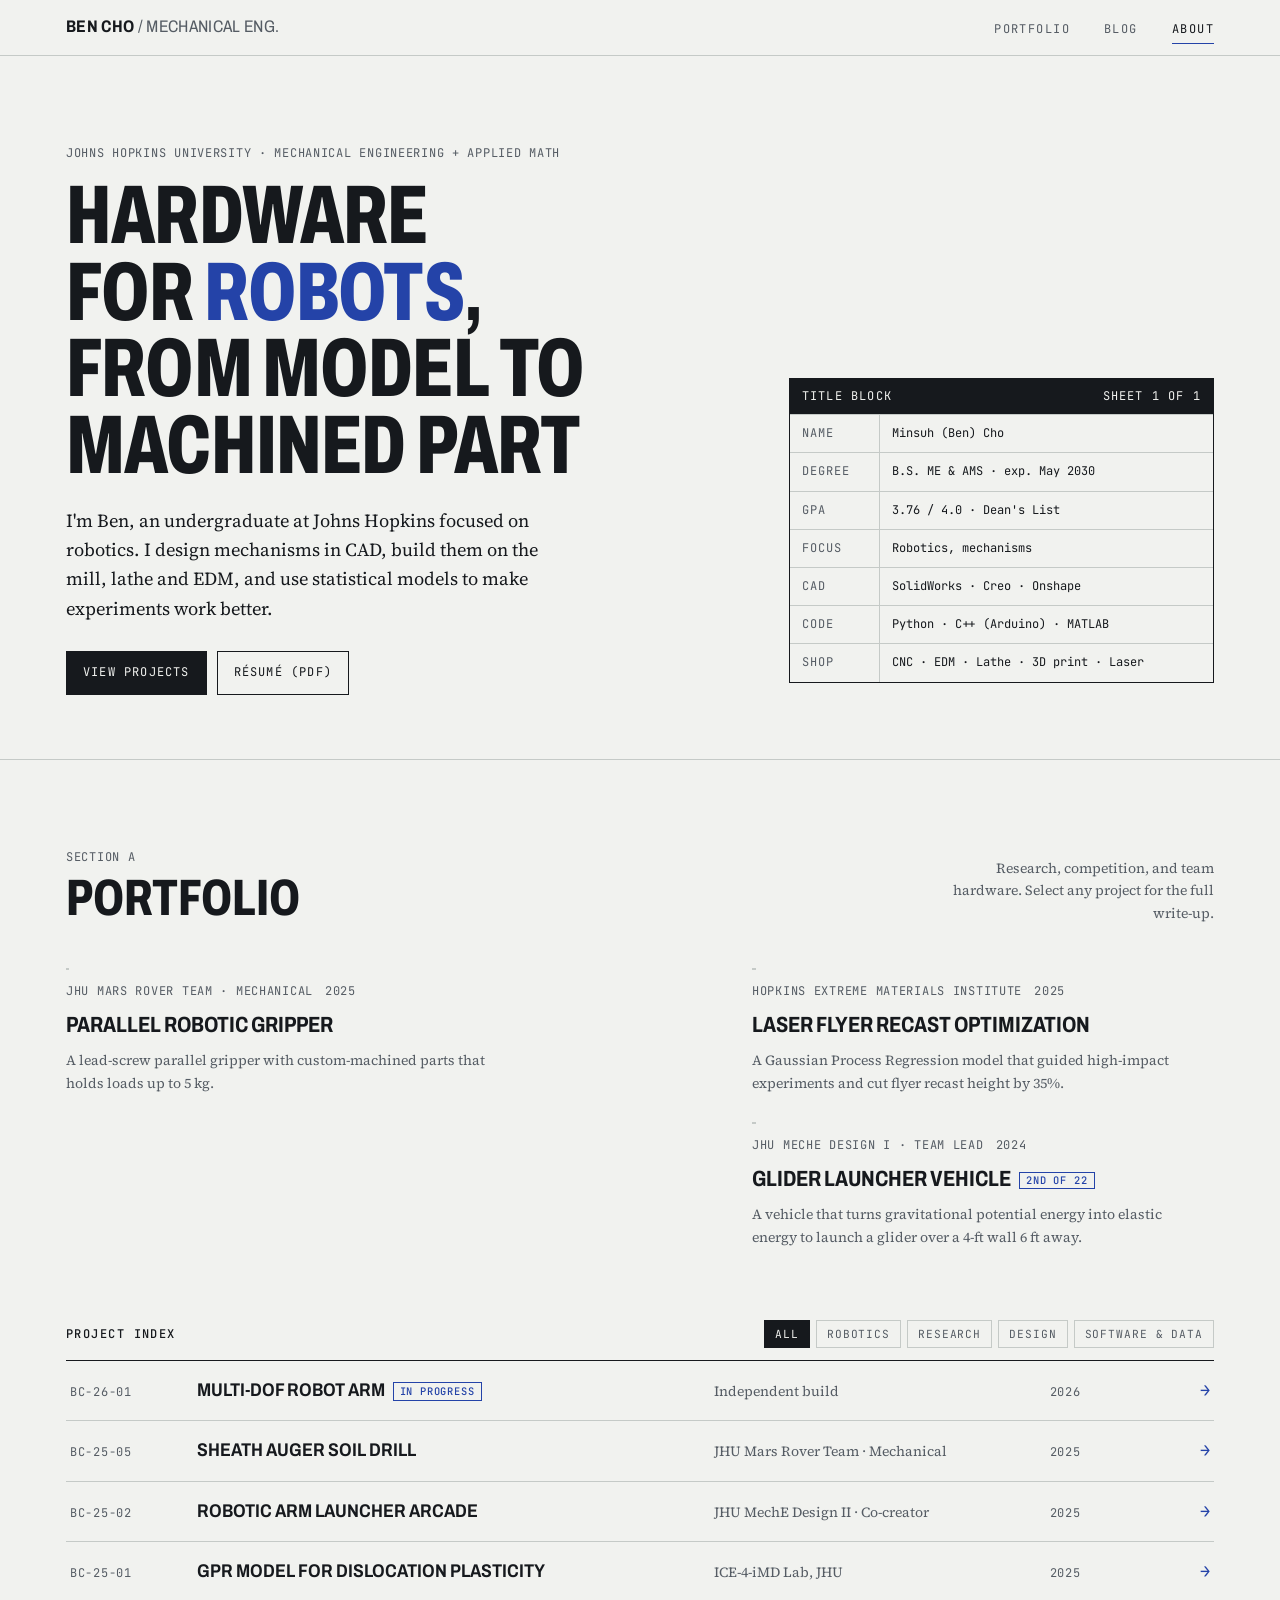
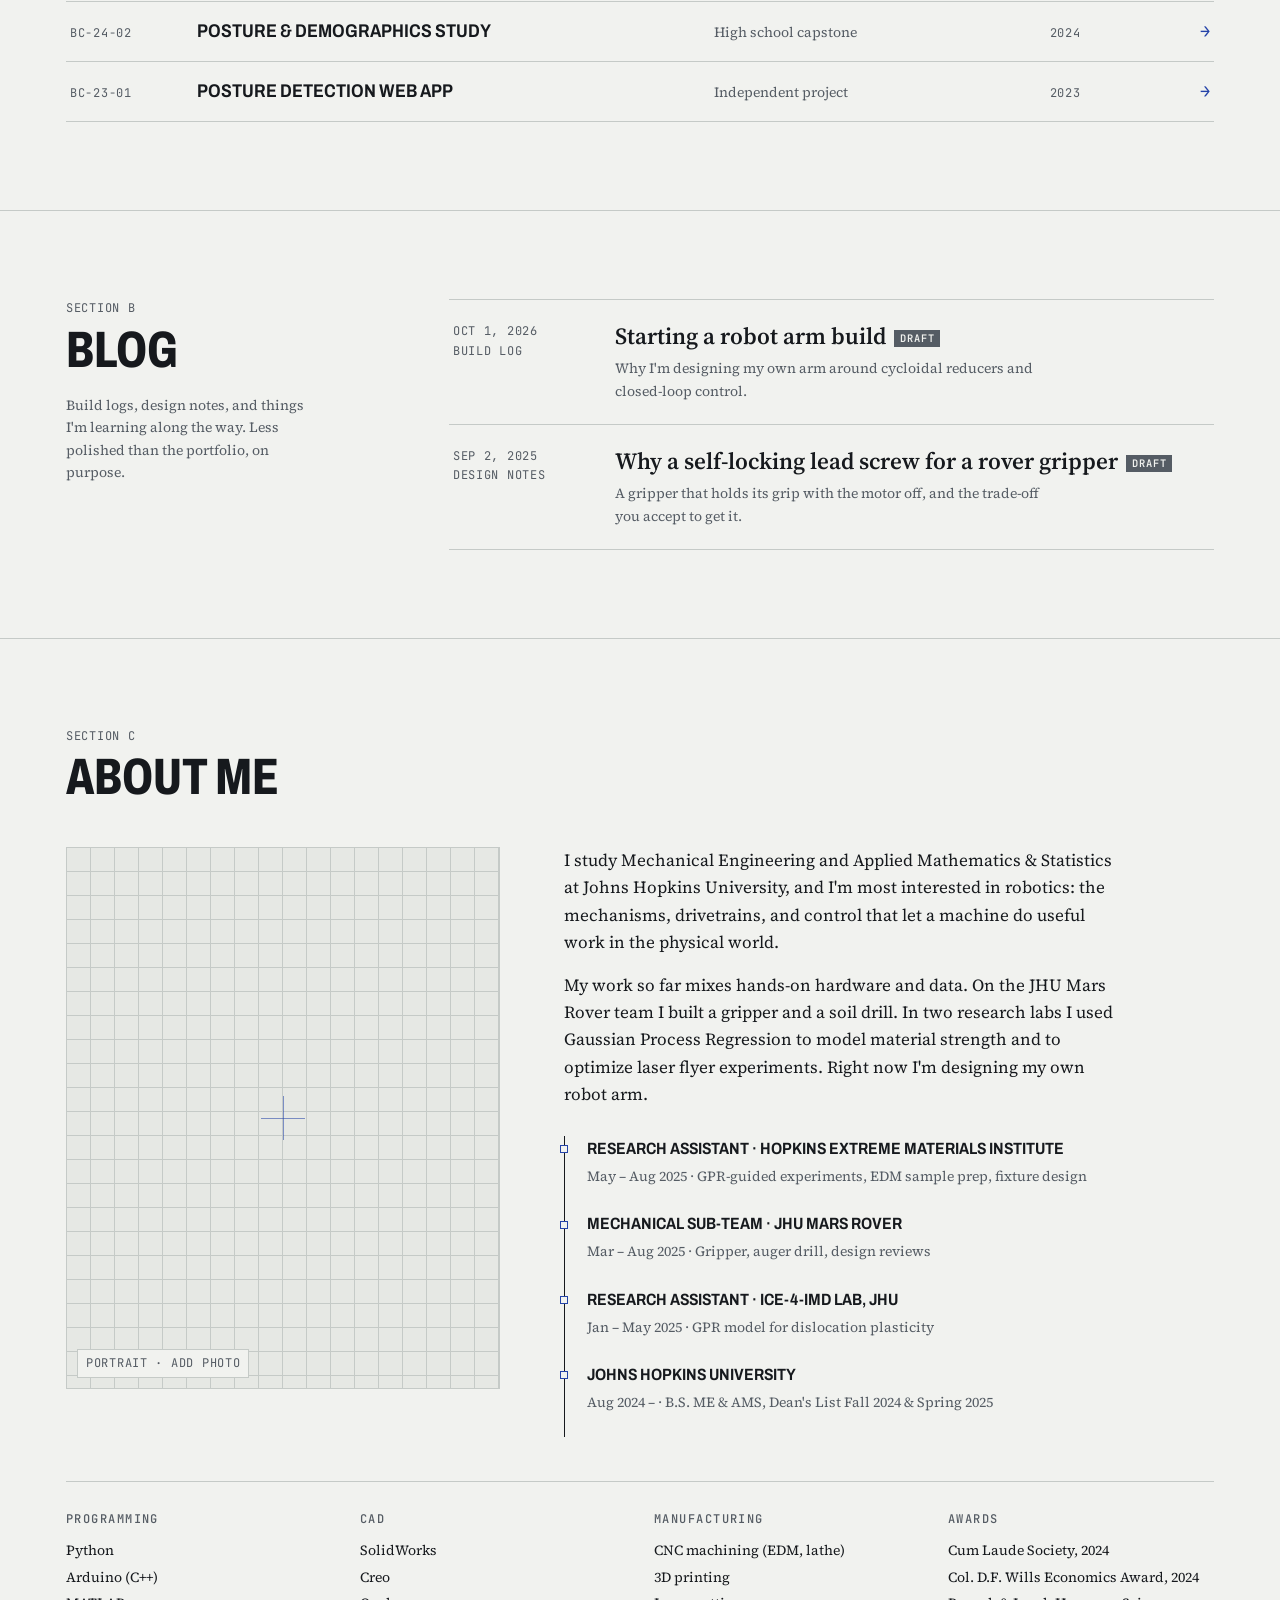
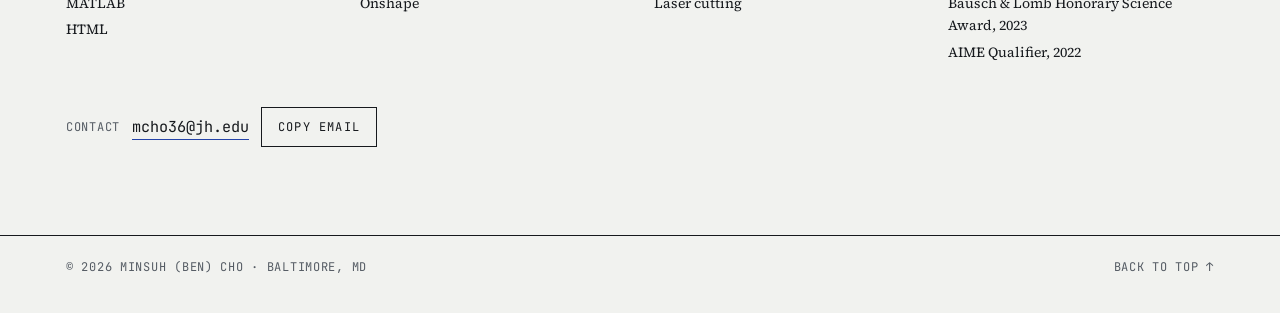
==== index.html @ 31542912 "Add files via upload" ====
<!DOCTYPE html>
<html lang="en">
<head>
<meta charset="utf-8">
<meta name="viewport" content="width=device-width, initial-scale=1, viewport-fit=cover">
<title>Ben Cho — Mechanical Engineering</title>
<meta name="description" content="Minsuh (Ben) Cho — mechanical engineering and applied mathematics student at Johns Hopkins University, focused on robotics. Projects, writing, and contact.">
<meta property="og:title" content="Ben Cho — Mechanical Engineering">
<meta property="og:description" content="Robotics hardware, research, and engineering notes from a Johns Hopkins ME + AMS student.">
<meta property="og:type" content="website">
<link rel="preconnect" href="https://fonts.googleapis.com">
<link rel="preconnect" href="https://fonts.gstatic.com" crossorigin>
<link rel="stylesheet" href="https://fonts.googleapis.com/css2?family=Archivo:wdth,wght@62..125,400..800&family=Source+Serif+4:ital,opsz,wght@0,8..60,400;0,8..60,600;1,8..60,400&family=JetBrains+Mono:wght@400;500&display=swap">
<style>
/* Layout concept: an engineering drawing sheet. A ruled frame, a title block in place of a hero,
   drawing numbers on every project, and an off-center grid that leans left like a drafted sheet. */
:root{
  --paper:#F1F2EF;      /* cool drafting paper */
  --paper-2:#E6E8E4;    /* recessed panels, figure wells */
  --ink:#16191D;        /* graphite */
  --ink-2:#555C64;      /* secondary text */
  --rule:#C5CAC7;       /* drawing lines */
  --layout:#2443A8;     /* machinist's layout-fluid blue, the single accent */
  --layout-soft:rgba(36,67,168,.09);

  --f-display:"Archivo", "Arial Narrow", "Helvetica Neue", Arial, sans-serif;
  --f-body:"Source Serif 4", Georgia, "Times New Roman", serif;
  --f-mono:"JetBrains Mono", ui-monospace, "SFMono-Regular", Menlo, Consolas, monospace;

  --s-1:.75rem; --s-2:.875rem; --s-3:1.0625rem; --s-4:1.375rem; --s-5:2rem; --s-6:clamp(2.6rem,6.5vw,5.2rem);
  --max:1180px;
  --gutter:max(16px, env(safe-area-inset-left, 0px));
  --gutter-r:max(16px, env(safe-area-inset-right, 0px));
  color-scheme:light;
}
@media (prefers-color-scheme: dark){
  :root:not([data-theme="light"]){
    --paper:#111417; --paper-2:#191D21; --ink:#E5E7E4; --ink-2:#9CA3A9; --rule:#2D3339;
    --layout:#8AA0F2; --layout-soft:rgba(138,160,242,.12); color-scheme:dark;
  }
}
:root[data-theme="dark"]{
  --paper:#111417; --paper-2:#191D21; --ink:#E5E7E4; --ink-2:#9CA3A9; --rule:#2D3339;
  --layout:#8AA0F2; --layout-soft:rgba(138,160,242,.12); color-scheme:dark;
}

*,*::before,*::after{box-sizing:border-box}
html{scroll-behavior:smooth; scroll-padding-top:72px}
@media (prefers-reduced-motion: reduce){ html{scroll-behavior:auto} *{transition:none!important; animation:none!important} }
body{margin:0; background:var(--paper); color:var(--ink); font-family:var(--f-body); font-size:var(--s-3); line-height:1.6; -webkit-font-smoothing:antialiased}
img{max-width:100%; display:block}
a{color:inherit}
:focus-visible{outline:2px solid var(--layout); outline-offset:3px}
[hidden]{display:none!important}

.wrap{max-width:var(--max); margin:0 auto; padding-left:var(--gutter); padding-right:var(--gutter-r)}
.mono{font-family:var(--f-mono); font-size:var(--s-1); letter-spacing:.06em; text-transform:uppercase; color:var(--ink-2)}

/* ── Header ───────────────────────────── */
body::before{content:""; position:fixed; inset:0 0 auto; height:env(safe-area-inset-top,0px); z-index:30; background:var(--paper)}
.top{position:sticky; top:env(safe-area-inset-top,0px); z-index:20; background:var(--paper); border-bottom:1px solid var(--rule)}
.top .wrap{display:flex; align-items:center; justify-content:space-between; gap:16px; padding-block:14px}
.brand{font-family:var(--f-display); font-stretch:82%; font-weight:700; font-size:1.05rem; letter-spacing:.02em; text-decoration:none; text-transform:uppercase}
.brand span{font-weight:400; color:var(--ink-2)}
nav ul{list-style:none; margin:0; padding:0; display:flex; gap:clamp(14px,3vw,34px)}
nav a{font-family:var(--f-mono); font-size:var(--s-1); letter-spacing:.12em; text-transform:uppercase; text-decoration:none; color:var(--ink-2); padding-block:6px; border-bottom:1px solid transparent}
nav a:hover, nav a.on{color:var(--ink); border-bottom-color:var(--layout)}

/* ── Title block (hero) ───────────────── */
.sheet{padding-block:clamp(40px,8vw,88px) clamp(32px,6vw,64px)}
.sheet-grid{display:grid; grid-template-columns:minmax(0,1.55fr) minmax(0,1fr); gap:clamp(28px,5vw,72px); align-items:end}
.sheet h1{font-family:var(--f-display); font-stretch:68%; font-weight:780; font-size:var(--s-6); line-height:.92; letter-spacing:-.01em; margin:14px 0 22px; text-transform:uppercase; text-wrap:balance}
.sheet h1 em{font-style:normal; color:var(--layout)}
.sheet p.lede{max-width:56ch; margin:0; font-size:1.15rem; color:var(--ink)}
.tblock{border:1.5px solid var(--ink); font-family:var(--f-mono); font-size:var(--s-1)}
.tblock div{display:grid; grid-template-columns:7.5em minmax(0,1fr); border-top:1px solid var(--rule)}
.tblock div:first-child{border-top:0}
.tblock dt,.tblock dd{margin:0; padding:9px 12px}
.tblock dt{color:var(--ink-2); letter-spacing:.08em; text-transform:uppercase; border-right:1px solid var(--rule)}
.tblock dd{color:var(--ink)}
.tblock .tb-head{background:var(--ink); color:var(--paper); display:flex; justify-content:space-between; padding:8px 12px; letter-spacing:.1em; text-transform:uppercase}
.actions{display:flex; flex-wrap:wrap; gap:10px; margin-top:28px}
.btn{font-family:var(--f-mono); font-size:var(--s-1); letter-spacing:.1em; text-transform:uppercase; text-decoration:none; padding:11px 16px; border:1px solid var(--ink); background:transparent; color:var(--ink); cursor:pointer}
.btn.solid{background:var(--ink); color:var(--paper)}
.btn:hover{border-color:var(--layout); color:var(--layout)}
.btn.solid:hover{background:var(--layout); color:var(--paper); border-color:var(--layout)}

/* ── Section heads ────────────────────── */
section.block{padding-block:clamp(48px,7vw,88px); border-top:1px solid var(--rule)}
.shead{display:grid; grid-template-columns:minmax(0,1fr) auto; gap:16px; align-items:end; margin-bottom:clamp(24px,4vw,44px)}
.shead h2{font-family:var(--f-display); font-stretch:72%; font-weight:760; font-size:clamp(2rem,4.5vw,3.2rem); line-height:1; margin:6px 0 0; text-transform:uppercase}
.shead p{margin:0; max-width:40ch; color:var(--ink-2); font-size:var(--s-2); text-align:right}

/* ── Figure placeholder / image well ─── */
.fig{position:relative; background:var(--paper-2); aspect-ratio:4/3; max-width:100%; overflow:hidden; border:1px solid var(--rule)}
.fig img{width:100%; height:100%; object-fit:cover}
.fig.empty{background-image:linear-gradient(var(--rule) 1px, transparent 1px), linear-gradient(90deg, var(--rule) 1px, transparent 1px); background-size:24px 24px; background-position:-1px -1px; background-color:var(--paper-2)}
.fig.empty::before,.fig.empty::after{content:""; position:absolute; background:var(--layout); opacity:.55}
.fig.empty::before{left:50%; top:calc(50% - 22px); width:1px; height:44px}
.fig.empty::after{top:50%; left:calc(50% - 22px); height:1px; width:44px}
.fig .tag{position:absolute; left:10px; bottom:10px; background:var(--paper); padding:4px 8px; border:1px solid var(--rule)}

/* ── Featured projects (asymmetric) ──── */
.featured{display:grid; grid-template-columns:repeat(12,minmax(0,1fr)); gap:clamp(16px,2.4vw,28px)}
.card{grid-column:span 6; text-align:left; background:none; border:0; padding:0; color:inherit; font:inherit; cursor:pointer; display:flex; flex-direction:column; gap:12px}
.featured .card:nth-child(1){grid-column:1 / 8; grid-row:span 2}
.featured .card:nth-child(1) .fig{aspect-ratio:5/4}
.featured .card:nth-child(2), .featured .card:nth-child(3){grid-column:8 / 13}
.featured .card:nth-child(2) .fig, .featured .card:nth-child(3) .fig{aspect-ratio:16/9}
.card .meta{display:flex; justify-content:space-between; gap:12px}
.card h3{font-family:var(--f-display); font-stretch:80%; font-weight:700; font-size:var(--s-4); line-height:1.1; margin:0; text-transform:uppercase; text-wrap:balance}
.card p{margin:0; color:var(--ink-2); font-size:var(--s-2); max-width:60ch}
.card .fig{transition:border-color .2s}
.card:hover .fig{border-color:var(--layout)}
.card:hover h3{color:var(--layout)}

/* ── Project index ───────────────────── */
.index-head{display:flex; flex-wrap:wrap; justify-content:space-between; align-items:center; gap:14px; margin:clamp(44px,6vw,72px) 0 12px}
.index-head h3{font-family:var(--f-mono); font-size:var(--s-1); font-weight:500; letter-spacing:.12em; text-transform:uppercase; margin:0}
.filters{display:flex; flex-wrap:wrap; gap:6px}
.chip{font-family:var(--f-mono); font-size:.7rem; letter-spacing:.08em; text-transform:uppercase; padding:6px 10px; border:1px solid var(--rule); background:transparent; color:var(--ink-2); cursor:pointer}
.chip[aria-pressed="true"]{border-color:var(--ink); background:var(--ink); color:var(--paper)}
.rows{list-style:none; margin:0; padding:0; border-top:1.5px solid var(--ink)}
.row{border-bottom:1px solid var(--rule)}
.row button{all:unset; box-sizing:border-box; cursor:pointer; width:100%; display:grid; grid-template-columns:6.5em minmax(0,2.2fr) minmax(0,1.4fr) 7em 1.5em; gap:16px; align-items:baseline; padding:16px 4px}
.row button:focus-visible{outline:2px solid var(--layout); outline-offset:-2px}
.row .t{font-family:var(--f-display); font-stretch:85%; font-weight:650; font-size:1.15rem; text-transform:uppercase; line-height:1.2}
.row .c{color:var(--ink-2); font-size:var(--s-2)}
.row .arrow{color:var(--layout); font-family:var(--f-mono); text-align:right}
.row button:hover{background:var(--layout-soft)}
.row button:hover .t{color:var(--layout)}
.status{display:inline-block; margin-left:8px; font-family:var(--f-mono); font-size:.65rem; letter-spacing:.08em; vertical-align:middle; padding:2px 6px; border:1px solid var(--layout); color:var(--layout); text-transform:uppercase; font-weight:500}

/* ── Blog ─────────────────────────────── */
.blog-grid{display:grid; grid-template-columns:minmax(0,1fr) minmax(0,2.4fr); gap:clamp(24px,5vw,64px)}
.blog-aside p{margin:0 0 14px; color:var(--ink-2); font-size:var(--s-2); max-width:34ch}
.posts{list-style:none; margin:0; padding:0}
.post{border-top:1px solid var(--rule)}
.post:last-child{border-bottom:1px solid var(--rule)}
.post button{all:unset; box-sizing:border-box; cursor:pointer; display:grid; grid-template-columns:8.5em minmax(0,1fr); gap:18px; padding:22px 4px; width:100%}
.post button:focus-visible{outline:2px solid var(--layout); outline-offset:-2px}
.post h3{font-family:var(--f-body); font-weight:600; font-size:1.45rem; line-height:1.25; margin:0 0 6px; text-wrap:balance}
.post p{margin:0; color:var(--ink-2); font-size:var(--s-2); max-width:62ch}
.post button:hover h3{color:var(--layout)}
.draft{display:inline-block; font-family:var(--f-mono); font-size:.65rem; letter-spacing:.08em; text-transform:uppercase; color:var(--paper); background:var(--ink-2); padding:2px 6px; margin-left:8px; vertical-align:middle}

/* ── About ────────────────────────────── */
.about-grid{display:grid; grid-template-columns:minmax(0,1fr) minmax(0,1.5fr); gap:clamp(28px,5vw,72px)}
.portrait{aspect-ratio:4/5}
.about-copy p{margin:0 0 16px; max-width:62ch}
.timeline{list-style:none; margin:28px 0 0; padding:0; border-left:1.5px solid var(--ink)}
.timeline li{position:relative; padding:0 0 22px 22px}
.timeline li::before{content:""; position:absolute; left:-5px; top:.55em; width:8px; height:8px; background:var(--paper); border:1.5px solid var(--layout)}
.timeline b{display:block; font-family:var(--f-display); font-stretch:85%; font-weight:650; text-transform:uppercase; font-size:1.02rem}
.timeline span{font-size:var(--s-2); color:var(--ink-2)}
.facts{display:grid; grid-template-columns:repeat(auto-fit,minmax(min(100%,220px),1fr)); gap:28px; margin-top:44px; padding-top:28px; border-top:1px solid var(--rule)}
.facts h4{margin:0 0 10px; font-family:var(--f-mono); font-size:var(--s-1); font-weight:500; letter-spacing:.12em; text-transform:uppercase; color:var(--ink-2)}
.facts ul{list-style:none; margin:0; padding:0; font-size:var(--s-2); display:grid; gap:4px}
.contact{margin-top:44px; display:flex; flex-wrap:wrap; gap:12px; align-items:center}
.email{font-family:var(--f-mono); font-size:.95rem; border-bottom:1px solid var(--layout); text-decoration:none; user-select:all}

footer{border-top:1.5px solid var(--ink); padding-block:22px 36px}
footer .wrap{display:flex; flex-wrap:wrap; justify-content:space-between; gap:12px}

/* ── Reader dialog ───────────────────── */
dialog{border:0; padding:0; width:min(860px, calc(100vw - 24px)); max-height:calc(100dvh - 24px); background:var(--paper); color:var(--ink); border:1.5px solid var(--ink); overflow:auto}
dialog::backdrop{background:rgba(10,12,15,.55)}
.dlg-bar{position:sticky; top:0; display:flex; justify-content:space-between; align-items:center; gap:12px; padding:10px 16px; background:var(--ink); color:var(--paper); font-family:var(--f-mono); font-size:var(--s-1); letter-spacing:.1em; text-transform:uppercase}
.dlg-bar button{all:unset; cursor:pointer; padding:4px 8px; border:1px solid currentColor}
.dlg-bar button:focus-visible{outline:2px solid var(--layout); outline-offset:2px}
.dlg-body{padding:clamp(20px,4vw,40px)}
.dlg-body h2{font-family:var(--f-display); font-stretch:72%; font-weight:760; font-size:clamp(1.9rem,4.6vw,3rem); line-height:1; margin:8px 0 18px; text-transform:uppercase; text-wrap:balance}
.dlg-body h2.serif{font-family:var(--f-body); font-stretch:100%; font-weight:600; text-transform:none; line-height:1.15}
.dlg-body h3{font-family:var(--f-display); font-stretch:85%; text-transform:uppercase; font-size:1.1rem; margin:28px 0 8px}
.dlg-body p, .dlg-body li{max-width:65ch}
.dlg-body ul{padding-left:1.2em}
.dlg-body li{margin-bottom:8px}
.specs{display:grid; grid-template-columns:repeat(auto-fit,minmax(min(100%,160px),1fr)); border:1px solid var(--rule); margin:22px 0}
.specs div{padding:10px 12px; border-right:1px solid var(--rule); border-bottom:1px solid var(--rule)}
.specs dt{font-family:var(--f-mono); font-size:.68rem; letter-spacing:.1em; text-transform:uppercase; color:var(--ink-2)}
.specs dd{margin:2px 0 0; font-size:var(--s-2)}
.tools{display:flex; flex-wrap:wrap; gap:6px; list-style:none; padding:0!important}
.tools li{font-family:var(--f-mono); font-size:.72rem; padding:4px 8px; border:1px solid var(--rule); margin:0}
.gallery{display:grid; gap:12px; margin-top:16px}

/* ── Responsive ───────────────────────── */
@media (max-width: 860px){
  .sheet-grid,.blog-grid,.about-grid{grid-template-columns:minmax(0,1fr)}
  .featured .card:nth-child(n){grid-column:1 / -1; grid-row:auto}
  .row button{grid-template-columns:minmax(0,1fr) auto; gap:4px 12px}
  .row .no{grid-column:1 / -1}
  .row .c{grid-column:1}
  .row .y{grid-column:2; grid-row:2; text-align:right}
  .row .arrow{display:none}
  .shead{grid-template-columns:minmax(0,1fr)}
  .shead p{text-align:left}
  .portrait{max-width:340px}
}
@media (max-width: 520px){
  .brand span{display:none}
  .post button{grid-template-columns:minmax(0,1fr); gap:6px}
}
</style>
</head>
<body>

<!-- ═══════════════════════════════════════════════════════════════════════
     ✏️  EDIT YOUR CONTENT HERE — this is the only part you need to touch.
     - To ADD a project: copy one { ... }, block, paste it, change the text.
     - To ADD a blog post: same thing in the POSTS list.
     - Text goes between the ` backticks. Apostrophes are fine inside them.
     - In blog posts, leave an empty line between paragraphs.
       Start a line with "## " to make a subheading.
     - Photos: upload the image into the "images" folder, then write its
       name, e.g.  image: "images/gripper.jpg"   (leave "" for a placeholder)
     - featured: true  shows the project as a big card (best with exactly 3).
     - Set draft: false on a post once you have rewritten it in your words.
     ═══════════════════════════════════════════════════════════════════════ -->
<script>
const SITE = {
  name: `Minsuh (Ben) Cho`,
  email: `mcho36@jh.edu`,
  linkedin: ``,            // paste your LinkedIn URL, e.g. https://www.linkedin.com/in/yourname
  github: ``,              // optional
  resume: `resume.pdf`,    // upload your resume PDF with this exact name
  portrait: ``,            // e.g. images/ben.jpg
};

const PROJECTS = [
  {
    no: `BC-25-04`, title: `Parallel Robotic Gripper`, context: `JHU Mars Rover Team · Mechanical`,
    date: `Mar – Aug 2025`, year: `2025`, category: `Robotics`, featured: true, status: ``,
    image: ``, images: [],
    summary: `A lead-screw parallel gripper with custom-machined parts that holds loads up to 5 kg.`,
    details: [
      `Designed in CAD and manufactured a parallel robotic gripper with custom-machined components.`,
      `Used a self-locking lead screw so the jaws hold their grip without continuous motor torque, improving grip stability.`,
      `Achieved a secure grasp of loads up to 5 kg.`,
    ],
    specs: [[`Payload`, `Up to 5 kg`], [`Drive`, `Self-locking lead screw`], [`Role`, `Design & manufacture`]],
    tools: [`CAD`, `CNC machining`, `Lead screw mechanism`],
  },
  {
    no: `BC-25-03`, title: `Laser Flyer Recast Optimization`, context: `Hopkins Extreme Materials Institute`,
    date: `May – Aug 2025`, year: `2025`, category: `Research`, featured: true, status: ``,
    image: ``, images: [],
    summary: `A Gaussian Process Regression model that guided high-impact experiments and cut flyer recast height by 35%.`,
    details: [
      `Designed the experimental workflow and implemented a Gaussian Process Regression (GPR) optimization model for high-impact laser flyer experiments.`,
      `Reduced laser flyer recast height by 35% and improved flyer integrity.`,
      `Manufactured Al and Cu samples by EDM and polishing to produce controlled surface-roughness specimens.`,
      `Designed a compression grid in CAD that eliminated sample bulging inside the holder assembly and improved alignment during laser shots.`,
      `Presented results to 15+ members at a lab group meeting.`,
    ],
    specs: [[`Result`, `−35% recast height`], [`Method`, `GPR optimization`], [`Materials`, `Al, Cu`]],
    tools: [`Python`, `GPR`, `EDM`, `Polishing`, `CAD`],
  },
  {
    no: `BC-24-01`, title: `Glider Launcher Vehicle`, context: `JHU MechE Design I · Team lead`,
    date: `Sep – Dec 2024`, year: `2024`, category: `Design`, featured: true, status: `2nd of 22`,
    image: ``, images: [],
    summary: `A vehicle that turns gravitational potential energy into elastic energy to launch a glider over a 4-ft wall 6 ft away.`,
    details: [
      `Led a three-person team to design a vehicle that converts gravitational potential energy into elastic potential energy.`,
      `The vehicle launches a glider over an obstacle 4 ft tall and 6 ft away.`,
      `Designed in SolidWorks and built with laser cutting and machining.`,
      `Placed 2nd of 22 teams in the JHU MechE Design Competition.`,
    ],
    specs: [[`Target`, `4 ft tall, 6 ft away`], [`Team`, `3 (lead)`], [`Result`, `2nd of 22 teams`]],
    tools: [`SolidWorks`, `Laser cutting`, `Machining`],
  },
  {
    no: `BC-26-01`, title: `Multi-DOF Robot Arm`, context: `Independent build`,
    date: `2026 –`, year: `2026`, category: `Robotics`, featured: false, status: `In progress`,
    image: ``, images: [],
    summary: `A self-designed robot arm with cycloidal reducers and closed-loop joint control.`,
    details: [
      `Designing a 5–7 DOF robot arm in Onshape, targeting a payload of at least 1 kg.`,
      `Planned drivetrain: cycloidal reducers on BLDC or stepper motors with encoder feedback for closed-loop control.`,
      `The focus is learning to build cycloidal drives and closed-loop control, more than chasing reach or payload numbers.`,
    ],
    specs: [[`DOF`, `5–7 (planned)`], [`Payload`, `≥ 1 kg target`], [`Reducer`, `Cycloidal`]],
    tools: [`Onshape`, `3D printing`, `Cycloidal drive`, `Encoders`],
  },
  {
    no: `BC-25-05`, title: `Sheath Auger Soil Drill`, context: `JHU Mars Rover Team · Mechanical`,
    date: `Mar – Aug 2025`, year: `2025`, category: `Robotics`, featured: false, status: ``,
    image: ``, images: [],
    summary: `A sheathed auger that extracts soil from up to 10 cm deep and hands it to the rover's spectroscopy system.`,
    details: [
      `Engineered a sheath auger drill that extracts soil from depths up to 10 cm.`,
      `Enabled reliable transfer of soil samples to the rover's spectroscopy analysis system.`,
      `Led design reviews for rover subsystems, explaining design rationale from mission requirements through concept evaluation, motor selection, electronics, and prototyping.`,
    ],
    specs: [[`Depth`, `Up to 10 cm`], [`Interface`, `Spectroscopy system`]],
    tools: [`CAD`, `Prototyping`, `Motor selection`],
  },
  {
    no: `BC-25-02`, title: `Robotic Arm Launcher Arcade`, context: `JHU MechE Design II · Co-creator`,
    date: `Jan – Apr 2025`, year: `2025`, category: `Design`, featured: false, status: ``,
    image: ``, images: [],
    summary: `An arcade basketball game with a joystick-controlled robotic arm launcher, beam-break scoring, and a score display.`,
    details: [
      `Developed an interactive arcade-style basketball game with a joystick-controlled robotic arm launcher, beam-break scoring, and a UI display, programmed in Arduino (C++).`,
      `Led the SolidWorks design of the launcher arm, hoop structures, and sensor housing.`,
      `Used 3D printing and laser cutting for rapid prototyping and assembly.`,
    ],
    specs: [[`Control`, `Joystick`], [`Scoring`, `Beam-break sensors`]],
    tools: [`Arduino (C++)`, `SolidWorks`, `3D printing`, `Laser cutting`],
  },
  {
    no: `BC-25-01`, title: `GPR Model for Dislocation Plasticity`, context: `ICE-4-iMD Lab, JHU`,
    date: `Jan – May 2025`, year: `2025`, category: `Research`, featured: false, status: ``,
    image: ``, images: [],
    summary: `A Python Gaussian Process Regression model that predicts material strength from size-dependent plasticity data.`,
    details: [
      `Developed a GPR model in Python to predict material strength, optimizing kernel selection for modeling dislocation behavior in metals.`,
      `Reviewed experimental datasets from the literature for research on size-dependent dislocation plasticity.`,
    ],
    specs: [[`Method`, `Gaussian Process Regression`], [`Domain`, `Dislocation plasticity`]],
    tools: [`Python`, `GPR`, `Kernel selection`],
  },
  {
    no: `BC-24-02`, title: `Posture & Demographics Study`, context: `High school capstone`,
    date: `Sep 2023 – May 2024`, year: `2024`, category: `Software & Data`, featured: false, status: ``,
    image: ``, images: [],
    summary: `A correlation study of 40+ students linking six demographic categories to sitting posture.`,
    details: [
      `Ran a correlation analysis between high school students' demographic data (6 categories) and their postural behaviors.`,
      `Coordinated observational study sessions and analyzed data from 40+ students.`,
      `Used regression analysis, Pearson correlation, point-biserial correlation, and chi-square tests.`,
    ],
    specs: [[`Sample`, `40+ students`], [`Variables`, `6 demographic categories`]],
    tools: [`Regression`, `Pearson's r`, `Chi-square`],
  },
  {
    no: `BC-23-01`, title: `Posture Detection Web App`, context: `Independent project`,
    date: `May – Nov 2023`, year: `2023`, category: `Software & Data`, featured: false, status: ``,
    image: ``, images: [],
    summary: `A web app that analyzes a computer user's sitting posture and recommends corrections and stretches.`,
    details: [
      `Built a web app around an open-source posture detection model to analyze the sitting posture of computer users.`,
      `Added analytics of each user's poor-posture data with matched recommendations and stretch videos.`,
      `Produced visual graphics so users could track their improvement over time.`,
    ],
    specs: [[`Type`, `Web application`], [`Model`, `Open-source pose detection`]],
    tools: [`HTML`, `Pose estimation`, `Data visualization`],
  },
];

const POSTS = [
  {
    title: `Why a self-locking lead screw for a rover gripper`,
    date: `2025-09-02`, tag: `Design notes`, draft: true,
    excerpt: `A gripper that holds its grip with the motor off, and the trade-off you accept to get it.`,
    body: `STARTER DRAFT. Rewrite this in your own words, then set draft: false.

On the rover gripper, the jaws are driven by a lead screw. The reason is simple: a rover arm spends a lot of time holding things, and a motor that has to keep pushing to hold a sample is wasting power and heat.

## What "self-locking" means

A lead screw is self-locking when the load on the jaws cannot spin the screw backwards. That happens when the thread's lead angle is small compared to the friction angle between the screw and nut. Push on the jaws and the friction wins, so the grip stays put with no motor torque.

## The trade-off

The same friction that locks the screw also lowers its efficiency, so the motor works harder when closing. For a gripper that holds far more often than it moves, that is a good trade.

## What I would change next time

Add a note here about what you learned in testing: jaw alignment, backlash, how you measured the 5 kg grip.`,
  },
  {
    title: `Starting a robot arm build`,
    date: `2026-10-01`, tag: `Build log`, draft: true,
    excerpt: `Why I'm designing my own arm around cycloidal reducers and closed-loop control.`,
    body: `STARTER DRAFT. Rewrite this in your own words, then set draft: false.

I'm designing a multi-DOF robot arm from scratch. The goal is less about the final spec sheet and more about learning the hard parts myself: reduction, feedback, and control.

## Why cycloidal drives

Write about why you picked cycloidal reducers: compact, high ratio, low backlash, and they can be 3D printed for a first prototype.

## What comes next

Write about your next milestone: one joint on the bench with an encoder, closed-loop position control, and a few measurements.`,
  },
];
</script>
<!-- ═══════════════════ END OF EDITABLE CONTENT ═══════════════════ -->

<header class="top">
  <div class="wrap">
    <a class="brand" href="#top">Ben Cho <span>/ Mechanical Eng.</span></a>
    <nav aria-label="Main">
      <ul>
        <li><a href="#portfolio">Portfolio</a></li>
        <li><a href="#blog">Blog</a></li>
        <li><a href="#about">About</a></li>
      </ul>
    </nav>
  </div>
</header>

<main id="top">
  <section class="sheet">
    <div class="wrap sheet-grid">
      <div>
        <div class="mono">Johns Hopkins University · Mechanical Engineering + Applied Math</div>
        <h1>Hardware for <em>robots</em>, from model to machined part</h1>
        <p class="lede">I'm Ben, an undergraduate at Johns Hopkins focused on robotics. I design mechanisms in CAD, build them on the mill, lathe and EDM, and use statistical models to make experiments work better.</p>
        <div class="actions">
          <a class="btn solid" href="#portfolio">View projects</a>
          <a class="btn" id="resumeBtn" href="resume.pdf" target="_blank" rel="noopener">Résumé (PDF)</a>
        </div>
      </div>
      <dl class="tblock" aria-label="Summary">
        <div class="tb-head"><span>Title block</span><span>Sheet 1 of 1</span></div>
        <div><dt>Name</dt><dd>Minsuh (Ben) Cho</dd></div>
        <div><dt>Degree</dt><dd>B.S. ME &amp; AMS · exp. May 2030</dd></div>
        <div><dt>GPA</dt><dd>3.76 / 4.0 · Dean's List</dd></div>
        <div><dt>Focus</dt><dd>Robotics, mechanisms</dd></div>
        <div><dt>CAD</dt><dd>SolidWorks · Creo · Onshape</dd></div>
        <div><dt>Code</dt><dd>Python · C++ (Arduino) · MATLAB</dd></div>
        <div><dt>Shop</dt><dd>CNC · EDM · Lathe · 3D print · Laser</dd></div>
      </dl>
    </div>
  </section>

  <section class="block" id="portfolio">
    <div class="wrap">
      <div class="shead">
        <div><div class="mono">Section A</div><h2>Portfolio</h2></div>
        <p>Research, competition, and team hardware. Select any project for the full write-up.</p>
      </div>
      <div class="featured" id="featured"></div>

      <div class="index-head">
        <h3>Project index</h3>
        <div class="filters" id="filters" role="group" aria-label="Filter projects"></div>
      </div>
      <ul class="rows" id="rows"></ul>
    </div>
  </section>

  <section class="block" id="blog">
    <div class="wrap blog-grid">
      <div class="blog-aside">
        <div class="mono">Section B</div>
        <div class="shead" style="margin-bottom:18px"><h2>Blog</h2></div>
        <p>Build logs, design notes, and things I'm learning along the way. Less polished than the portfolio, on purpose.</p>
      </div>
      <ul class="posts" id="posts"></ul>
    </div>
  </section>

  <section class="block" id="about">
    <div class="wrap">
      <div class="shead">
        <div><div class="mono">Section C</div><h2>About me</h2></div>
      </div>
      <div class="about-grid">
        <div class="fig portrait" id="portrait"></div>
        <div class="about-copy">
          <p>I study Mechanical Engineering and Applied Mathematics &amp; Statistics at Johns Hopkins University, and I'm most interested in robotics: the mechanisms, drivetrains, and control that let a machine do useful work in the physical world.</p>
          <p>My work so far mixes hands-on hardware and data. On the JHU Mars Rover team I built a gripper and a soil drill. In two research labs I used Gaussian Process Regression to model material strength and to optimize laser flyer experiments. Right now I'm designing my own robot arm.</p>
          <ul class="timeline">
            <li><b>Research Assistant · Hopkins Extreme Materials Institute</b><span>May – Aug 2025 · GPR-guided experiments, EDM sample prep, fixture design</span></li>
            <li><b>Mechanical Sub-Team · JHU Mars Rover</b><span>Mar – Aug 2025 · Gripper, auger drill, design reviews</span></li>
            <li><b>Research Assistant · ICE-4-iMD Lab, JHU</b><span>Jan – May 2025 · GPR model for dislocation plasticity</span></li>
            <li><b>Johns Hopkins University</b><span>Aug 2024 – · B.S. ME &amp; AMS, Dean's List Fall 2024 &amp; Spring 2025</span></li>
          </ul>
        </div>
      </div>

      <div class="facts">
        <div><h4>Programming</h4><ul><li>Python</li><li>Arduino (C++)</li><li>MATLAB</li><li>HTML</li></ul></div>
        <div><h4>CAD</h4><ul><li>SolidWorks</li><li>Creo</li><li>Onshape</li></ul></div>
        <div><h4>Manufacturing</h4><ul><li>CNC machining (EDM, lathe)</li><li>3D printing</li><li>Laser cutting</li></ul></div>
        <div><h4>Awards</h4><ul><li>Cum Laude Society, 2024</li><li>Col. D.F. Wills Economics Award, 2024</li><li>Bausch &amp; Lomb Honorary Science Award, 2023</li><li>AIME Qualifier, 2022</li></ul></div>
      </div>

      <div class="contact">
        <span class="mono">Contact</span>
        <a class="email" id="email" href="#"></a>
        <button class="btn" id="copyBtn" type="button">Copy email</button>
        <a class="btn" id="liBtn" href="#" target="_blank" rel="noopener" hidden>LinkedIn</a>
        <a class="btn" id="ghBtn" href="#" target="_blank" rel="noopener" hidden>GitHub</a>
      </div>
    </div>
  </section>
</main>

<footer>
  <div class="wrap">
    <span class="mono" id="foot"></span>
    <a class="mono" href="#top" style="text-decoration:none">Back to top ↑</a>
  </div>
</footer>

<dialog id="dlg" aria-labelledby="dlgTitle">
  <div class="dlg-bar"><span id="dlgKicker"></span><button type="button" id="dlgClose">Close ✕</button></div>
  <div class="dlg-body" id="dlgBody"></div>
</dialog>

<script>
(function(){
  const $ = s => document.querySelector(s);
  const esc = s => String(s ?? '').replace(/[&<>"']/g, c => ({'&':'&amp;','<':'&lt;','>':'&gt;','"':'&quot;',"'":'&#39;'}[c]));

  function fig(src, label){
    return src
      ? `<div class="fig"><img src="${esc(src)}" alt="${esc(label)}" loading="lazy"></div>`
      : `<div class="fig empty"><span class="tag mono">${esc(label)}</span></div>`;
  }
  const fmtDate = d => {
    const t = new Date(d + 'T00:00:00');
    return isNaN(t) ? esc(d) : t.toLocaleDateString('en-US', {year:'numeric', month:'short', day:'numeric'});
  };

  /* Featured */
  const feat = PROJECTS.filter(p => p.featured);
  $('#featured').innerHTML = feat.map((p, i) => `
    <button class="card" type="button" data-p="${PROJECTS.indexOf(p)}">
      ${fig(p.image, 'Fig. ' + (i+1) + ' · ' + p.no)}
      <div class="meta"><span class="mono">${esc(p.context)}</span><span class="mono">${esc(p.year)}</span></div>
      <h3>${esc(p.title)}${p.status ? `<span class="status">${esc(p.status)}</span>` : ''}</h3>
      <p>${esc(p.summary)}</p>
    </button>`).join('');

  /* Index + filters */
  const cats = ['All', ...new Set(PROJECTS.map(p => p.category))];
  let active = 'All';
  function renderRows(){
    const list = PROJECTS.filter(p => !p.featured && (active === 'All' || p.category === active));
    const all = active === 'All' ? list : PROJECTS.filter(p => p.category === active);
    $('#rows').innerHTML = all.map(p => `
      <li class="row"><button type="button" data-p="${PROJECTS.indexOf(p)}">
        <span class="no mono">${esc(p.no)}</span>
        <span class="t">${esc(p.title)}${p.status ? `<span class="status">${esc(p.status)}</span>` : ''}</span>
        <span class="c">${esc(p.context)}</span>
        <span class="y mono">${esc(p.year)}</span>
        <span class="arrow" aria-hidden="true">→</span>
      </button></li>`).join('') || `<li class="row" style="padding:16px 4px;color:var(--ink-2)">No projects in this category yet.</li>`;
  }
  $('#filters').innerHTML = cats.map(c => `<button class="chip" type="button" aria-pressed="${c==='All'}" data-c="${esc(c)}">${esc(c)}</button>`).join('');
  $('#filters').addEventListener('click', e => {
    const b = e.target.closest('.chip'); if(!b) return;
    active = b.dataset.c;
    document.querySelectorAll('.chip').forEach(x => x.setAttribute('aria-pressed', x === b));
    renderRows();
  });
  renderRows();

  /* Posts */
  const posts = [...POSTS].sort((a,b) => (b.date||'').localeCompare(a.date||''));
  $('#posts').innerHTML = posts.length ? posts.map(p => `
    <li class="post"><button type="button" data-b="${POSTS.indexOf(p)}">
      <span class="mono">${fmtDate(p.date)}<br>${esc(p.tag)}</span>
      <span><h3>${esc(p.title)}${p.draft ? '<span class="draft">Draft</span>' : ''}</h3><p>${esc(p.excerpt)}</p></span>
    </button></li>`).join('') : `<li class="post" style="padding:22px 4px;color:var(--ink-2)">First post coming soon.</li>`;

  /* Dialog */
  const dlg = $('#dlg');
  function openProject(p){
    $('#dlgKicker').textContent = `${p.no} · ${p.category}`;
    const imgs = [p.image, ...(p.images||[])].filter(Boolean);
    $('#dlgBody').innerHTML = `
      <div class="mono">${esc(p.context)} · ${esc(p.date)}</div>
      <h2 id="dlgTitle">${esc(p.title)}</h2>
      <p style="font-size:1.15rem">${esc(p.summary)}</p>
      ${(p.specs||[]).length ? `<dl class="specs">${p.specs.map(s => `<div><dt>${esc(s[0])}</dt><dd>${esc(s[1])}</dd></div>`).join('')}</dl>` : ''}
      <div class="gallery">${imgs.length ? imgs.map((s,i) => fig(s, p.title + ' figure ' + (i+1))).join('') : fig('', 'Fig. A · photo pending')}</div>
      <h3>What I did</h3>
      <ul>${(p.details||[]).map(d => `<li>${esc(d)}</li>`).join('')}</ul>
      ${(p.tools||[]).length ? `<h3>Tools &amp; methods</h3><ul class="tools">${p.tools.map(t => `<li>${esc(t)}</li>`).join('')}</ul>` : ''}`;
    show();
  }
  function openPost(p){
    $('#dlgKicker').textContent = `${p.tag} · ${fmtDate(p.date)}`;
    const body = esc(p.body).split(/\n\s*\n/).map(b => b.startsWith('## ') ? `<h3>${b.slice(3)}</h3>` : `<p>${b.replace(/\n/g,'<br>')}</p>`).join('');
    $('#dlgBody').innerHTML = `
      ${p.draft ? '<span class="draft" style="margin:0">Draft</span>' : ''}
      <h2 class="serif" id="dlgTitle">${esc(p.title)}</h2>
      ${p.image ? fig(p.image, p.title) : ''}
      ${body}`;
    show();
  }
  function show(){ if(dlg.showModal){ dlg.showModal(); } else { dlg.setAttribute('open',''); } dlg.scrollTop = 0; }
  $('#dlgClose').addEventListener('click', () => dlg.close ? dlg.close() : dlg.removeAttribute('open'));
  dlg.addEventListener('click', e => { if(e.target === dlg) dlg.close(); });
  document.addEventListener('click', e => {
    const pb = e.target.closest('[data-p]'); if(pb) return openProject(PROJECTS[+pb.dataset.p]);
    const bb = e.target.closest('[data-b]'); if(bb) return openPost(POSTS[+bb.dataset.b]);
  });

  /* About / contact */
  $('#portrait').outerHTML = SITE.portrait
    ? `<div class="fig portrait"><img src="${esc(SITE.portrait)}" alt="Portrait of ${esc(SITE.name)}"></div>`
    : `<div class="fig portrait empty"><span class="tag mono">Portrait · add photo</span></div>`;
  const em = $('#email'); em.textContent = SITE.email; em.href = 'mailto:' + SITE.email;
  $('#copyBtn').addEventListener('click', async e => {
    try { await navigator.clipboard.writeText(SITE.email); e.target.textContent = 'Copied'; }
    catch(_) { const r = document.createRange(); r.selectNodeContents(em); const s = getSelection(); s.removeAllRanges(); s.addRange(r); e.target.textContent = 'Selected'; }
    setTimeout(() => e.target.textContent = 'Copy email', 1600);
  });
  if (SITE.linkedin){ $('#liBtn').href = SITE.linkedin; $('#liBtn').hidden = false; }
  if (SITE.github){ $('#ghBtn').href = SITE.github; $('#ghBtn').hidden = false; }
  if (SITE.resume){ $('#resumeBtn').href = SITE.resume; } else { $('#resumeBtn').hidden = true; }
  $('#foot').textContent = `© ${new Date().getFullYear()} ${SITE.name} · Baltimore, MD`;

  /* Highlight current section in nav */
  const links = [...document.querySelectorAll('nav a')];
  const io = 'IntersectionObserver' in window && new IntersectionObserver(es => {
    es.forEach(en => { if(en.isIntersecting){ links.forEach(l => l.classList.toggle('on', l.getAttribute('href') === '#' + en.target.id)); } });
  }, {rootMargin:'-45% 0px -50% 0px'});
  io && ['portfolio','blog','about'].forEach(id => io.observe(document.getElementById(id)));
})();
</script>
</body>
</html>
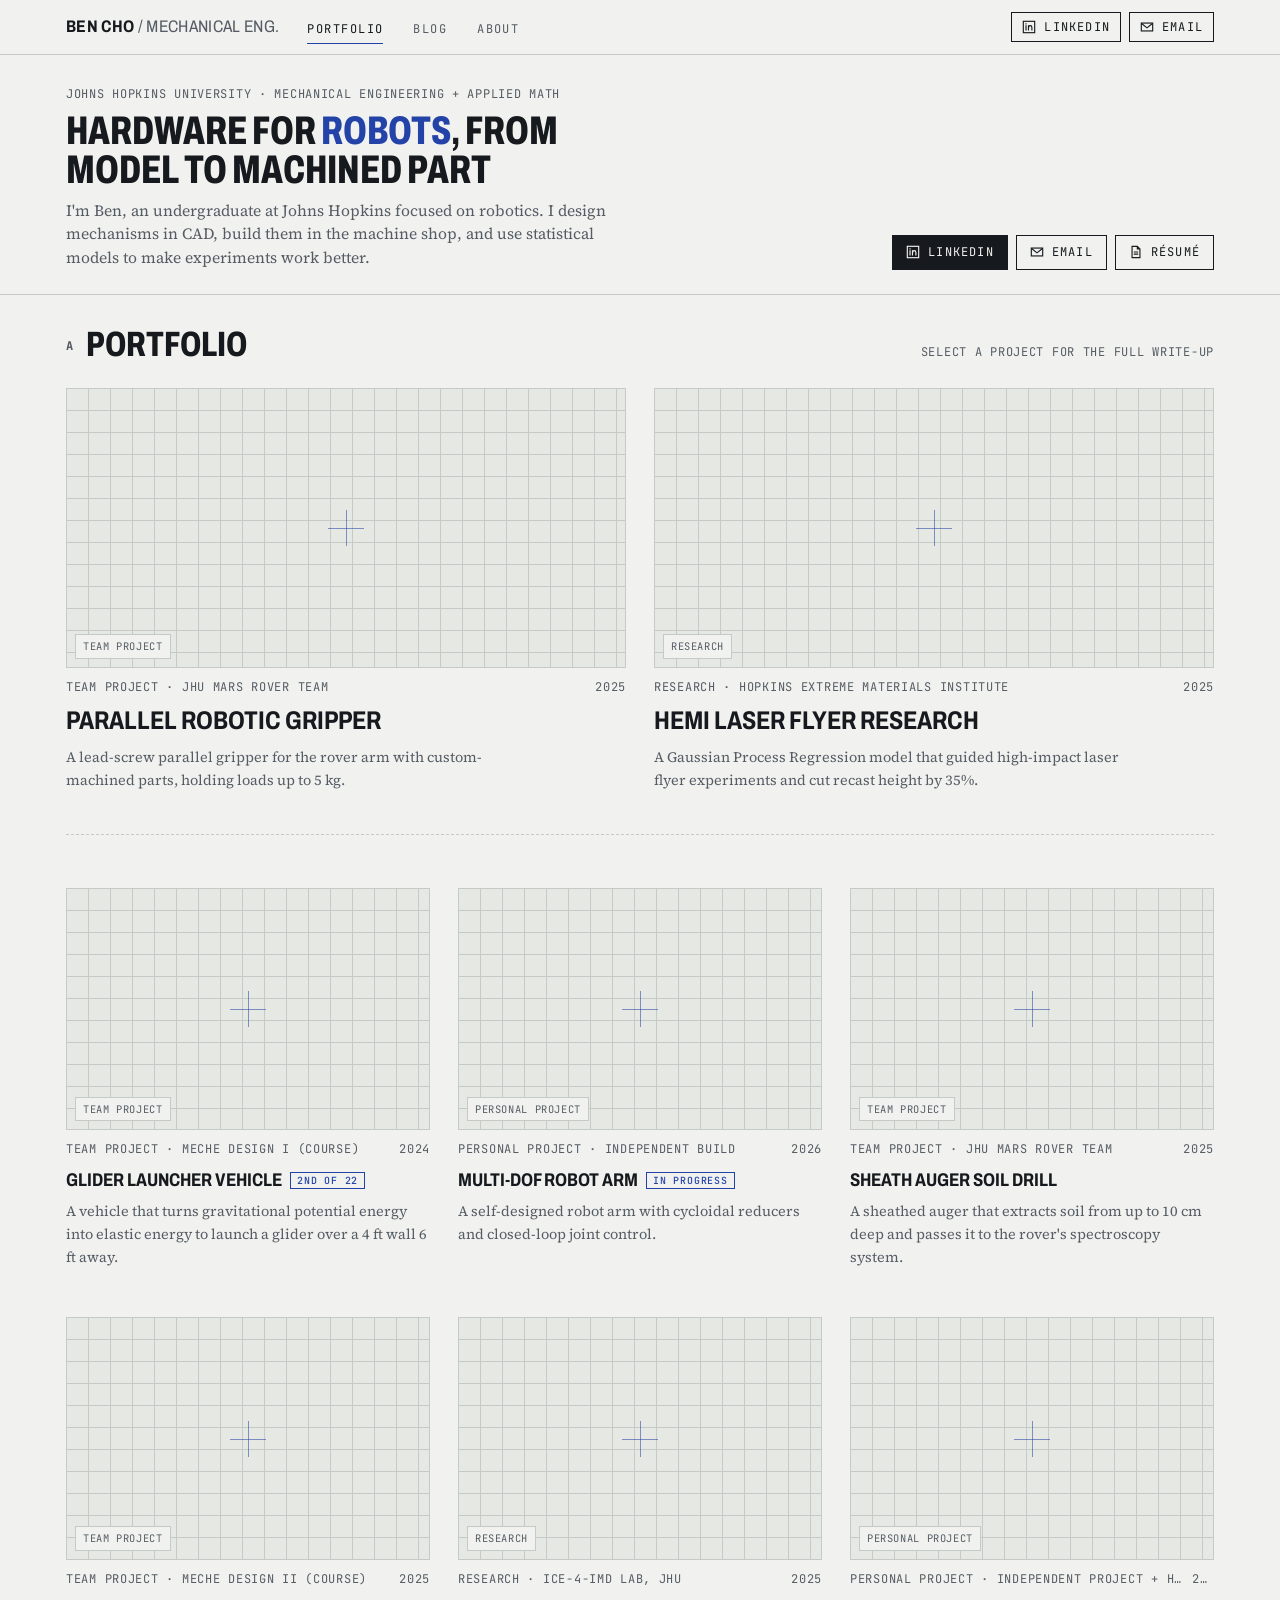
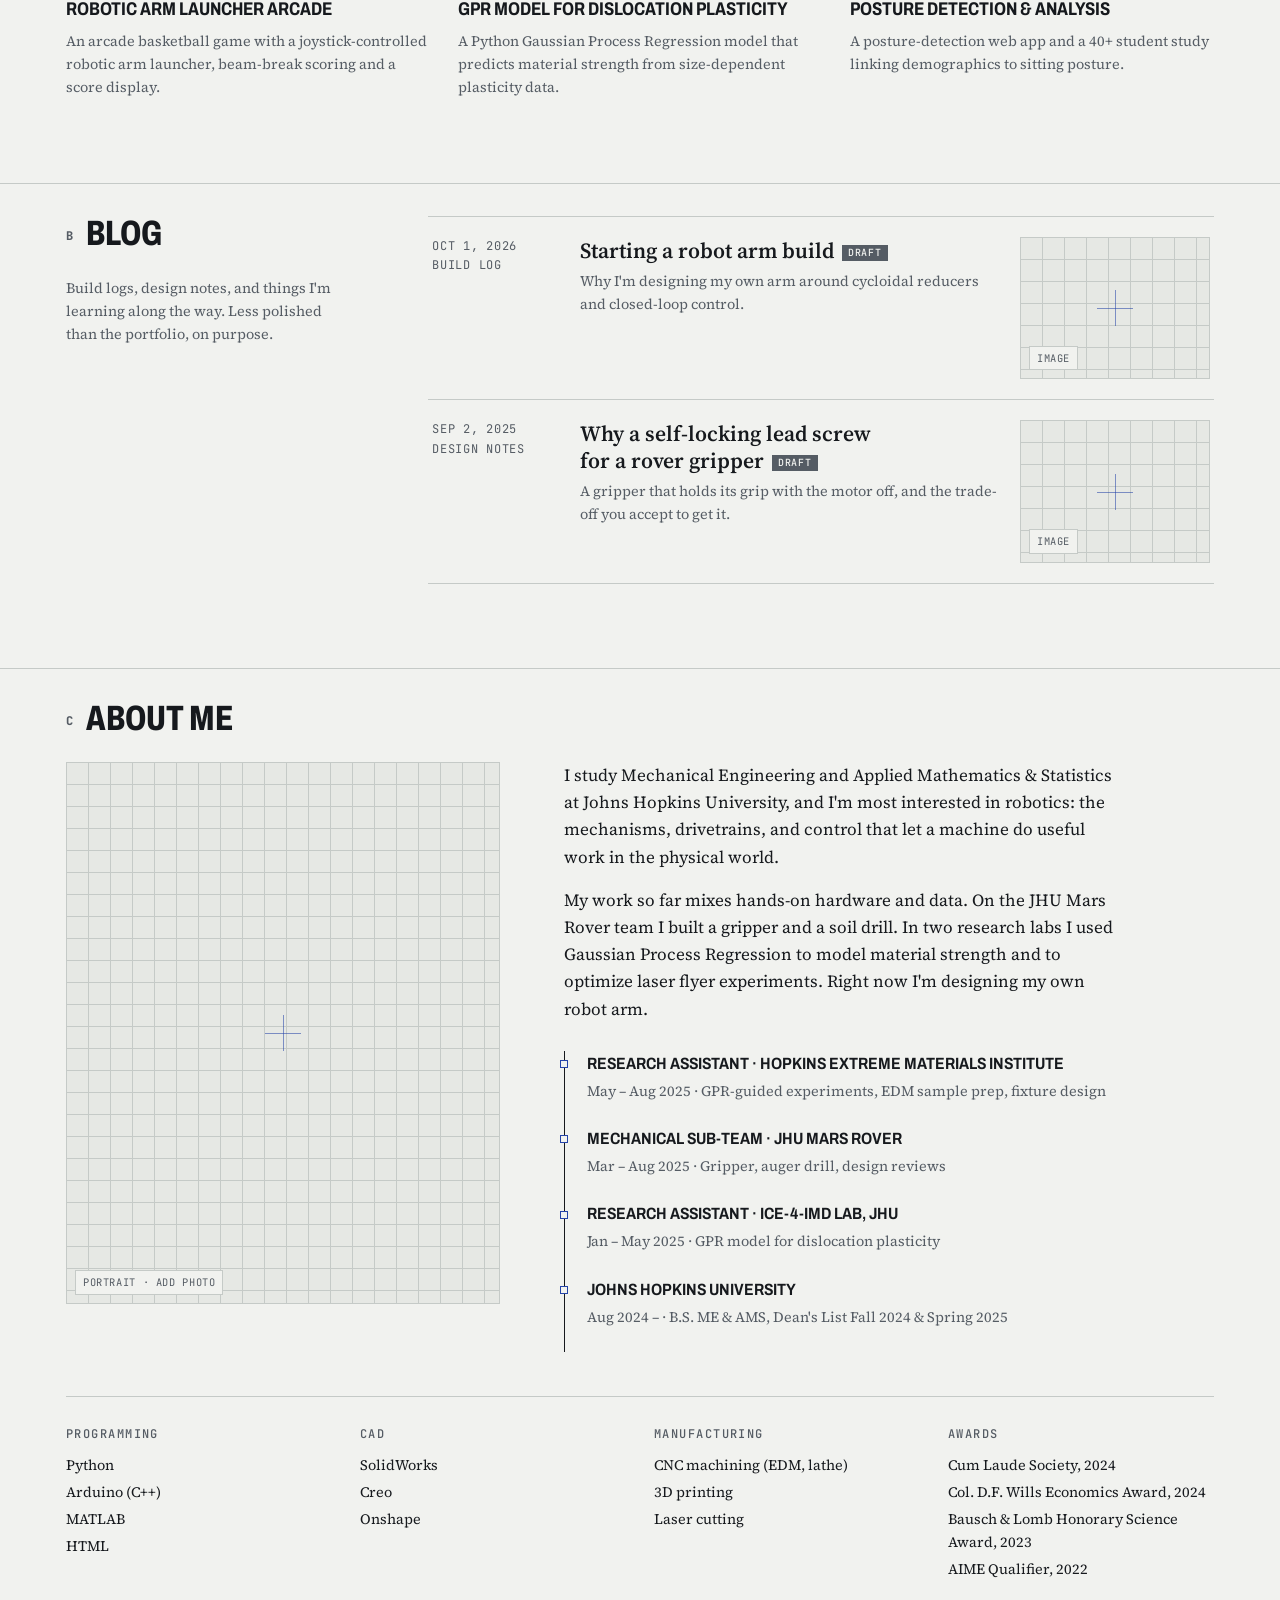
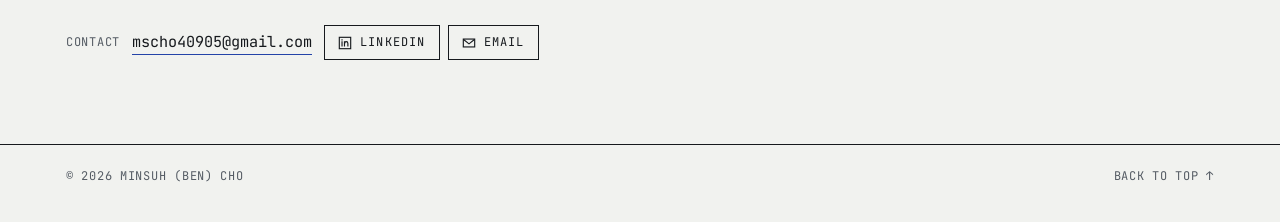
==== commit 2d060b23: "Add files via upload" ====
--- a/index.html
+++ b/index.html
@@ -11,456 +11,52 @@
 <link rel="preconnect" href="https://fonts.googleapis.com">
 <link rel="preconnect" href="https://fonts.gstatic.com" crossorigin>
 <link rel="stylesheet" href="https://fonts.googleapis.com/css2?family=Archivo:wdth,wght@62..125,400..800&family=Source+Serif+4:ital,opsz,wght@0,8..60,400;0,8..60,600;1,8..60,400&family=JetBrains+Mono:wght@400;500&display=swap">
-<style>
-/* Layout concept: an engineering drawing sheet. A ruled frame, a title block in place of a hero,
-   drawing numbers on every project, and an off-center grid that leans left like a drafted sheet. */
-:root{
-  --paper:#F1F2EF;      /* cool drafting paper */
-  --paper-2:#E6E8E4;    /* recessed panels, figure wells */
-  --ink:#16191D;        /* graphite */
-  --ink-2:#555C64;      /* secondary text */
-  --rule:#C5CAC7;       /* drawing lines */
-  --layout:#2443A8;     /* machinist's layout-fluid blue, the single accent */
-  --layout-soft:rgba(36,67,168,.09);
+<link rel="stylesheet" href="style.css">
+</head>
+<body data-page="home">
+<!-- This page fills itself from content.js. Edit content.js, not this file
+     (except the About text below, which lives here). -->
 
-  --f-display:"Archivo", "Arial Narrow", "Helvetica Neue", Arial, sans-serif;
-  --f-body:"Source Serif 4", Georgia, "Times New Roman", serif;
-  --f-mono:"JetBrains Mono", ui-monospace, "SFMono-Regular", Menlo, Consolas, monospace;
-
-  --s-1:.75rem; --s-2:.875rem; --s-3:1.0625rem; --s-4:1.375rem; --s-5:2rem; --s-6:clamp(2.6rem,6.5vw,5.2rem);
-  --max:1180px;
-  --gutter:max(16px, env(safe-area-inset-left, 0px));
-  --gutter-r:max(16px, env(safe-area-inset-right, 0px));
-  color-scheme:light;
-}
-@media (prefers-color-scheme: dark){
-  :root:not([data-theme="light"]){
-    --paper:#111417; --paper-2:#191D21; --ink:#E5E7E4; --ink-2:#9CA3A9; --rule:#2D3339;
-    --layout:#8AA0F2; --layout-soft:rgba(138,160,242,.12); color-scheme:dark;
-  }
-}
-:root[data-theme="dark"]{
-  --paper:#111417; --paper-2:#191D21; --ink:#E5E7E4; --ink-2:#9CA3A9; --rule:#2D3339;
-  --layout:#8AA0F2; --layout-soft:rgba(138,160,242,.12); color-scheme:dark;
-}
-
-*,*::before,*::after{box-sizing:border-box}
-html{scroll-behavior:smooth; scroll-padding-top:72px}
-@media (prefers-reduced-motion: reduce){ html{scroll-behavior:auto} *{transition:none!important; animation:none!important} }
-body{margin:0; background:var(--paper); color:var(--ink); font-family:var(--f-body); font-size:var(--s-3); line-height:1.6; -webkit-font-smoothing:antialiased}
-img{max-width:100%; display:block}
-a{color:inherit}
-:focus-visible{outline:2px solid var(--layout); outline-offset:3px}
-[hidden]{display:none!important}
-
-.wrap{max-width:var(--max); margin:0 auto; padding-left:var(--gutter); padding-right:var(--gutter-r)}
-.mono{font-family:var(--f-mono); font-size:var(--s-1); letter-spacing:.06em; text-transform:uppercase; color:var(--ink-2)}
-
-/* ── Header ───────────────────────────── */
-body::before{content:""; position:fixed; inset:0 0 auto; height:env(safe-area-inset-top,0px); z-index:30; background:var(--paper)}
-.top{position:sticky; top:env(safe-area-inset-top,0px); z-index:20; background:var(--paper); border-bottom:1px solid var(--rule)}
-.top .wrap{display:flex; align-items:center; justify-content:space-between; gap:16px; padding-block:14px}
-.brand{font-family:var(--f-display); font-stretch:82%; font-weight:700; font-size:1.05rem; letter-spacing:.02em; text-decoration:none; text-transform:uppercase}
-.brand span{font-weight:400; color:var(--ink-2)}
-nav ul{list-style:none; margin:0; padding:0; display:flex; gap:clamp(14px,3vw,34px)}
-nav a{font-family:var(--f-mono); font-size:var(--s-1); letter-spacing:.12em; text-transform:uppercase; text-decoration:none; color:var(--ink-2); padding-block:6px; border-bottom:1px solid transparent}
-nav a:hover, nav a.on{color:var(--ink); border-bottom-color:var(--layout)}
-
-/* ── Title block (hero) ───────────────── */
-.sheet{padding-block:clamp(40px,8vw,88px) clamp(32px,6vw,64px)}
-.sheet-grid{display:grid; grid-template-columns:minmax(0,1.55fr) minmax(0,1fr); gap:clamp(28px,5vw,72px); align-items:end}
-.sheet h1{font-family:var(--f-display); font-stretch:68%; font-weight:780; font-size:var(--s-6); line-height:.92; letter-spacing:-.01em; margin:14px 0 22px; text-transform:uppercase; text-wrap:balance}
-.sheet h1 em{font-style:normal; color:var(--layout)}
-.sheet p.lede{max-width:56ch; margin:0; font-size:1.15rem; color:var(--ink)}
-.tblock{border:1.5px solid var(--ink); font-family:var(--f-mono); font-size:var(--s-1)}
-.tblock div{display:grid; grid-template-columns:7.5em minmax(0,1fr); border-top:1px solid var(--rule)}
-.tblock div:first-child{border-top:0}
-.tblock dt,.tblock dd{margin:0; padding:9px 12px}
-.tblock dt{color:var(--ink-2); letter-spacing:.08em; text-transform:uppercase; border-right:1px solid var(--rule)}
-.tblock dd{color:var(--ink)}
-.tblock .tb-head{background:var(--ink); color:var(--paper); display:flex; justify-content:space-between; padding:8px 12px; letter-spacing:.1em; text-transform:uppercase}
-.actions{display:flex; flex-wrap:wrap; gap:10px; margin-top:28px}
-.btn{font-family:var(--f-mono); font-size:var(--s-1); letter-spacing:.1em; text-transform:uppercase; text-decoration:none; padding:11px 16px; border:1px solid var(--ink); background:transparent; color:var(--ink); cursor:pointer}
-.btn.solid{background:var(--ink); color:var(--paper)}
-.btn:hover{border-color:var(--layout); color:var(--layout)}
-.btn.solid:hover{background:var(--layout); color:var(--paper); border-color:var(--layout)}
-
-/* ── Section heads ────────────────────── */
-section.block{padding-block:clamp(48px,7vw,88px); border-top:1px solid var(--rule)}
-.shead{display:grid; grid-template-columns:minmax(0,1fr) auto; gap:16px; align-items:end; margin-bottom:clamp(24px,4vw,44px)}
-.shead h2{font-family:var(--f-display); font-stretch:72%; font-weight:760; font-size:clamp(2rem,4.5vw,3.2rem); line-height:1; margin:6px 0 0; text-transform:uppercase}
-.shead p{margin:0; max-width:40ch; color:var(--ink-2); font-size:var(--s-2); text-align:right}
-
-/* ── Figure placeholder / image well ─── */
-.fig{position:relative; background:var(--paper-2); aspect-ratio:4/3; max-width:100%; overflow:hidden; border:1px solid var(--rule)}
-.fig img{width:100%; height:100%; object-fit:cover}
-.fig.empty{background-image:linear-gradient(var(--rule) 1px, transparent 1px), linear-gradient(90deg, var(--rule) 1px, transparent 1px); background-size:24px 24px; background-position:-1px -1px; background-color:var(--paper-2)}
-.fig.empty::before,.fig.empty::after{content:""; position:absolute; background:var(--layout); opacity:.55}
-.fig.empty::before{left:50%; top:calc(50% - 22px); width:1px; height:44px}
-.fig.empty::after{top:50%; left:calc(50% - 22px); height:1px; width:44px}
-.fig .tag{position:absolute; left:10px; bottom:10px; background:var(--paper); padding:4px 8px; border:1px solid var(--rule)}
-
-/* ── Featured projects (asymmetric) ──── */
-.featured{display:grid; grid-template-columns:repeat(12,minmax(0,1fr)); gap:clamp(16px,2.4vw,28px)}
-.card{grid-column:span 6; text-align:left; background:none; border:0; padding:0; color:inherit; font:inherit; cursor:pointer; display:flex; flex-direction:column; gap:12px}
-.featured .card:nth-child(1){grid-column:1 / 8; grid-row:span 2}
-.featured .card:nth-child(1) .fig{aspect-ratio:5/4}
-.featured .card:nth-child(2), .featured .card:nth-child(3){grid-column:8 / 13}
-.featured .card:nth-child(2) .fig, .featured .card:nth-child(3) .fig{aspect-ratio:16/9}
-.card .meta{display:flex; justify-content:space-between; gap:12px}
-.card h3{font-family:var(--f-display); font-stretch:80%; font-weight:700; font-size:var(--s-4); line-height:1.1; margin:0; text-transform:uppercase; text-wrap:balance}
-.card p{margin:0; color:var(--ink-2); font-size:var(--s-2); max-width:60ch}
-.card .fig{transition:border-color .2s}
-.card:hover .fig{border-color:var(--layout)}
-.card:hover h3{color:var(--layout)}
-
-/* ── Project index ───────────────────── */
-.index-head{display:flex; flex-wrap:wrap; justify-content:space-between; align-items:center; gap:14px; margin:clamp(44px,6vw,72px) 0 12px}
-.index-head h3{font-family:var(--f-mono); font-size:var(--s-1); font-weight:500; letter-spacing:.12em; text-transform:uppercase; margin:0}
-.filters{display:flex; flex-wrap:wrap; gap:6px}
-.chip{font-family:var(--f-mono); font-size:.7rem; letter-spacing:.08em; text-transform:uppercase; padding:6px 10px; border:1px solid var(--rule); background:transparent; color:var(--ink-2); cursor:pointer}
-.chip[aria-pressed="true"]{border-color:var(--ink); background:var(--ink); color:var(--paper)}
-.rows{list-style:none; margin:0; padding:0; border-top:1.5px solid var(--ink)}
-.row{border-bottom:1px solid var(--rule)}
-.row button{all:unset; box-sizing:border-box; cursor:pointer; width:100%; display:grid; grid-template-columns:6.5em minmax(0,2.2fr) minmax(0,1.4fr) 7em 1.5em; gap:16px; align-items:baseline; padding:16px 4px}
-.row button:focus-visible{outline:2px solid var(--layout); outline-offset:-2px}
-.row .t{font-family:var(--f-display); font-stretch:85%; font-weight:650; font-size:1.15rem; text-transform:uppercase; line-height:1.2}
-.row .c{color:var(--ink-2); font-size:var(--s-2)}
-.row .arrow{color:var(--layout); font-family:var(--f-mono); text-align:right}
-.row button:hover{background:var(--layout-soft)}
-.row button:hover .t{color:var(--layout)}
-.status{display:inline-block; margin-left:8px; font-family:var(--f-mono); font-size:.65rem; letter-spacing:.08em; vertical-align:middle; padding:2px 6px; border:1px solid var(--layout); color:var(--layout); text-transform:uppercase; font-weight:500}
-
-/* ── Blog ─────────────────────────────── */
-.blog-grid{display:grid; grid-template-columns:minmax(0,1fr) minmax(0,2.4fr); gap:clamp(24px,5vw,64px)}
-.blog-aside p{margin:0 0 14px; color:var(--ink-2); font-size:var(--s-2); max-width:34ch}
-.posts{list-style:none; margin:0; padding:0}
-.post{border-top:1px solid var(--rule)}
-.post:last-child{border-bottom:1px solid var(--rule)}
-.post button{all:unset; box-sizing:border-box; cursor:pointer; display:grid; grid-template-columns:8.5em minmax(0,1fr); gap:18px; padding:22px 4px; width:100%}
-.post button:focus-visible{outline:2px solid var(--layout); outline-offset:-2px}
-.post h3{font-family:var(--f-body); font-weight:600; font-size:1.45rem; line-height:1.25; margin:0 0 6px; text-wrap:balance}
-.post p{margin:0; color:var(--ink-2); font-size:var(--s-2); max-width:62ch}
-.post button:hover h3{color:var(--layout)}
-.draft{display:inline-block; font-family:var(--f-mono); font-size:.65rem; letter-spacing:.08em; text-transform:uppercase; color:var(--paper); background:var(--ink-2); padding:2px 6px; margin-left:8px; vertical-align:middle}
-
-/* ── About ────────────────────────────── */
-.about-grid{display:grid; grid-template-columns:minmax(0,1fr) minmax(0,1.5fr); gap:clamp(28px,5vw,72px)}
-.portrait{aspect-ratio:4/5}
-.about-copy p{margin:0 0 16px; max-width:62ch}
-.timeline{list-style:none; margin:28px 0 0; padding:0; border-left:1.5px solid var(--ink)}
-.timeline li{position:relative; padding:0 0 22px 22px}
-.timeline li::before{content:""; position:absolute; left:-5px; top:.55em; width:8px; height:8px; background:var(--paper); border:1.5px solid var(--layout)}
-.timeline b{display:block; font-family:var(--f-display); font-stretch:85%; font-weight:650; text-transform:uppercase; font-size:1.02rem}
-.timeline span{font-size:var(--s-2); color:var(--ink-2)}
-.facts{display:grid; grid-template-columns:repeat(auto-fit,minmax(min(100%,220px),1fr)); gap:28px; margin-top:44px; padding-top:28px; border-top:1px solid var(--rule)}
-.facts h4{margin:0 0 10px; font-family:var(--f-mono); font-size:var(--s-1); font-weight:500; letter-spacing:.12em; text-transform:uppercase; color:var(--ink-2)}
-.facts ul{list-style:none; margin:0; padding:0; font-size:var(--s-2); display:grid; gap:4px}
-.contact{margin-top:44px; display:flex; flex-wrap:wrap; gap:12px; align-items:center}
-.email{font-family:var(--f-mono); font-size:.95rem; border-bottom:1px solid var(--layout); text-decoration:none; user-select:all}
-
-footer{border-top:1.5px solid var(--ink); padding-block:22px 36px}
-footer .wrap{display:flex; flex-wrap:wrap; justify-content:space-between; gap:12px}
-
-/* ── Reader dialog ───────────────────── */
-dialog{border:0; padding:0; width:min(860px, calc(100vw - 24px)); max-height:calc(100dvh - 24px); background:var(--paper); color:var(--ink); border:1.5px solid var(--ink); overflow:auto}
-dialog::backdrop{background:rgba(10,12,15,.55)}
-.dlg-bar{position:sticky; top:0; display:flex; justify-content:space-between; align-items:center; gap:12px; padding:10px 16px; background:var(--ink); color:var(--paper); font-family:var(--f-mono); font-size:var(--s-1); letter-spacing:.1em; text-transform:uppercase}
-.dlg-bar button{all:unset; cursor:pointer; padding:4px 8px; border:1px solid currentColor}
-.dlg-bar button:focus-visible{outline:2px solid var(--layout); outline-offset:2px}
-.dlg-body{padding:clamp(20px,4vw,40px)}
-.dlg-body h2{font-family:var(--f-display); font-stretch:72%; font-weight:760; font-size:clamp(1.9rem,4.6vw,3rem); line-height:1; margin:8px 0 18px; text-transform:uppercase; text-wrap:balance}
-.dlg-body h2.serif{font-family:var(--f-body); font-stretch:100%; font-weight:600; text-transform:none; line-height:1.15}
-.dlg-body h3{font-family:var(--f-display); font-stretch:85%; text-transform:uppercase; font-size:1.1rem; margin:28px 0 8px}
-.dlg-body p, .dlg-body li{max-width:65ch}
-.dlg-body ul{padding-left:1.2em}
-.dlg-body li{margin-bottom:8px}
-.specs{display:grid; grid-template-columns:repeat(auto-fit,minmax(min(100%,160px),1fr)); border:1px solid var(--rule); margin:22px 0}
-.specs div{padding:10px 12px; border-right:1px solid var(--rule); border-bottom:1px solid var(--rule)}
-.specs dt{font-family:var(--f-mono); font-size:.68rem; letter-spacing:.1em; text-transform:uppercase; color:var(--ink-2)}
-.specs dd{margin:2px 0 0; font-size:var(--s-2)}
-.tools{display:flex; flex-wrap:wrap; gap:6px; list-style:none; padding:0!important}
-.tools li{font-family:var(--f-mono); font-size:.72rem; padding:4px 8px; border:1px solid var(--rule); margin:0}
-.gallery{display:grid; gap:12px; margin-top:16px}
-
-/* ── Responsive ───────────────────────── */
-@media (max-width: 860px){
-  .sheet-grid,.blog-grid,.about-grid{grid-template-columns:minmax(0,1fr)}
-  .featured .card:nth-child(n){grid-column:1 / -1; grid-row:auto}
-  .row button{grid-template-columns:minmax(0,1fr) auto; gap:4px 12px}
-  .row .no{grid-column:1 / -1}
-  .row .c{grid-column:1}
-  .row .y{grid-column:2; grid-row:2; text-align:right}
-  .row .arrow{display:none}
-  .shead{grid-template-columns:minmax(0,1fr)}
-  .shead p{text-align:left}
-  .portrait{max-width:340px}
-}
-@media (max-width: 520px){
-  .brand span{display:none}
-  .post button{grid-template-columns:minmax(0,1fr); gap:6px}
-}
-</style>
-</head>
-<body>
-
-<!-- ═══════════════════════════════════════════════════════════════════════
-     ✏️  EDIT YOUR CONTENT HERE — this is the only part you need to touch.
-     - To ADD a project: copy one { ... }, block, paste it, change the text.
-     - To ADD a blog post: same thing in the POSTS list.
-     - Text goes between the ` backticks. Apostrophes are fine inside them.
-     - In blog posts, leave an empty line between paragraphs.
-       Start a line with "## " to make a subheading.
-     - Photos: upload the image into the "images" folder, then write its
-       name, e.g.  image: "images/gripper.jpg"   (leave "" for a placeholder)
-     - featured: true  shows the project as a big card (best with exactly 3).
-     - Set draft: false on a post once you have rewritten it in your words.
-     ═══════════════════════════════════════════════════════════════════════ -->
-<script>
-const SITE = {
-  name: `Minsuh (Ben) Cho`,
-  email: `mcho36@jh.edu`,
-  linkedin: ``,            // paste your LinkedIn URL, e.g. https://www.linkedin.com/in/yourname
-  github: ``,              // optional
-  resume: `resume.pdf`,    // upload your resume PDF with this exact name
-  portrait: ``,            // e.g. images/ben.jpg
-};
-
-const PROJECTS = [
-  {
-    no: `BC-25-04`, title: `Parallel Robotic Gripper`, context: `JHU Mars Rover Team · Mechanical`,
-    date: `Mar – Aug 2025`, year: `2025`, category: `Robotics`, featured: true, status: ``,
-    image: ``, images: [],
-    summary: `A lead-screw parallel gripper with custom-machined parts that holds loads up to 5 kg.`,
-    details: [
-      `Designed in CAD and manufactured a parallel robotic gripper with custom-machined components.`,
-      `Used a self-locking lead screw so the jaws hold their grip without continuous motor torque, improving grip stability.`,
-      `Achieved a secure grasp of loads up to 5 kg.`,
-    ],
-    specs: [[`Payload`, `Up to 5 kg`], [`Drive`, `Self-locking lead screw`], [`Role`, `Design & manufacture`]],
-    tools: [`CAD`, `CNC machining`, `Lead screw mechanism`],
-  },
-  {
-    no: `BC-25-03`, title: `Laser Flyer Recast Optimization`, context: `Hopkins Extreme Materials Institute`,
-    date: `May – Aug 2025`, year: `2025`, category: `Research`, featured: true, status: ``,
-    image: ``, images: [],
-    summary: `A Gaussian Process Regression model that guided high-impact experiments and cut flyer recast height by 35%.`,
-    details: [
-      `Designed the experimental workflow and implemented a Gaussian Process Regression (GPR) optimization model for high-impact laser flyer experiments.`,
-      `Reduced laser flyer recast height by 35% and improved flyer integrity.`,
-      `Manufactured Al and Cu samples by EDM and polishing to produce controlled surface-roughness specimens.`,
-      `Designed a compression grid in CAD that eliminated sample bulging inside the holder assembly and improved alignment during laser shots.`,
-      `Presented results to 15+ members at a lab group meeting.`,
-    ],
-    specs: [[`Result`, `−35% recast height`], [`Method`, `GPR optimization`], [`Materials`, `Al, Cu`]],
-    tools: [`Python`, `GPR`, `EDM`, `Polishing`, `CAD`],
-  },
-  {
-    no: `BC-24-01`, title: `Glider Launcher Vehicle`, context: `JHU MechE Design I · Team lead`,
-    date: `Sep – Dec 2024`, year: `2024`, category: `Design`, featured: true, status: `2nd of 22`,
-    image: ``, images: [],
-    summary: `A vehicle that turns gravitational potential energy into elastic energy to launch a glider over a 4-ft wall 6 ft away.`,
-    details: [
-      `Led a three-person team to design a vehicle that converts gravitational potential energy into elastic potential energy.`,
-      `The vehicle launches a glider over an obstacle 4 ft tall and 6 ft away.`,
-      `Designed in SolidWorks and built with laser cutting and machining.`,
-      `Placed 2nd of 22 teams in the JHU MechE Design Competition.`,
-    ],
-    specs: [[`Target`, `4 ft tall, 6 ft away`], [`Team`, `3 (lead)`], [`Result`, `2nd of 22 teams`]],
-    tools: [`SolidWorks`, `Laser cutting`, `Machining`],
-  },
-  {
-    no: `BC-26-01`, title: `Multi-DOF Robot Arm`, context: `Independent build`,
-    date: `2026 –`, year: `2026`, category: `Robotics`, featured: false, status: `In progress`,
-    image: ``, images: [],
-    summary: `A self-designed robot arm with cycloidal reducers and closed-loop joint control.`,
-    details: [
-      `Designing a 5–7 DOF robot arm in Onshape, targeting a payload of at least 1 kg.`,
-      `Planned drivetrain: cycloidal reducers on BLDC or stepper motors with encoder feedback for closed-loop control.`,
-      `The focus is learning to build cycloidal drives and closed-loop control, more than chasing reach or payload numbers.`,
-    ],
-    specs: [[`DOF`, `5–7 (planned)`], [`Payload`, `≥ 1 kg target`], [`Reducer`, `Cycloidal`]],
-    tools: [`Onshape`, `3D printing`, `Cycloidal drive`, `Encoders`],
-  },
-  {
-    no: `BC-25-05`, title: `Sheath Auger Soil Drill`, context: `JHU Mars Rover Team · Mechanical`,
-    date: `Mar – Aug 2025`, year: `2025`, category: `Robotics`, featured: false, status: ``,
-    image: ``, images: [],
-    summary: `A sheathed auger that extracts soil from up to 10 cm deep and hands it to the rover's spectroscopy system.`,
-    details: [
-      `Engineered a sheath auger drill that extracts soil from depths up to 10 cm.`,
-      `Enabled reliable transfer of soil samples to the rover's spectroscopy analysis system.`,
-      `Led design reviews for rover subsystems, explaining design rationale from mission requirements through concept evaluation, motor selection, electronics, and prototyping.`,
-    ],
-    specs: [[`Depth`, `Up to 10 cm`], [`Interface`, `Spectroscopy system`]],
-    tools: [`CAD`, `Prototyping`, `Motor selection`],
-  },
-  {
-    no: `BC-25-02`, title: `Robotic Arm Launcher Arcade`, context: `JHU MechE Design II · Co-creator`,
-    date: `Jan – Apr 2025`, year: `2025`, category: `Design`, featured: false, status: ``,
-    image: ``, images: [],
-    summary: `An arcade basketball game with a joystick-controlled robotic arm launcher, beam-break scoring, and a score display.`,
-    details: [
-      `Developed an interactive arcade-style basketball game with a joystick-controlled robotic arm launcher, beam-break scoring, and a UI display, programmed in Arduino (C++).`,
-      `Led the SolidWorks design of the launcher arm, hoop structures, and sensor housing.`,
-      `Used 3D printing and laser cutting for rapid prototyping and assembly.`,
-    ],
-    specs: [[`Control`, `Joystick`], [`Scoring`, `Beam-break sensors`]],
-    tools: [`Arduino (C++)`, `SolidWorks`, `3D printing`, `Laser cutting`],
-  },
-  {
-    no: `BC-25-01`, title: `GPR Model for Dislocation Plasticity`, context: `ICE-4-iMD Lab, JHU`,
-    date: `Jan – May 2025`, year: `2025`, category: `Research`, featured: false, status: ``,
-    image: ``, images: [],
-    summary: `A Python Gaussian Process Regression model that predicts material strength from size-dependent plasticity data.`,
-    details: [
-      `Developed a GPR model in Python to predict material strength, optimizing kernel selection for modeling dislocation behavior in metals.`,
-      `Reviewed experimental datasets from the literature for research on size-dependent dislocation plasticity.`,
-    ],
-    specs: [[`Method`, `Gaussian Process Regression`], [`Domain`, `Dislocation plasticity`]],
-    tools: [`Python`, `GPR`, `Kernel selection`],
-  },
-  {
-    no: `BC-24-02`, title: `Posture & Demographics Study`, context: `High school capstone`,
-    date: `Sep 2023 – May 2024`, year: `2024`, category: `Software & Data`, featured: false, status: ``,
-    image: ``, images: [],
-    summary: `A correlation study of 40+ students linking six demographic categories to sitting posture.`,
-    details: [
-      `Ran a correlation analysis between high school students' demographic data (6 categories) and their postural behaviors.`,
-      `Coordinated observational study sessions and analyzed data from 40+ students.`,
-      `Used regression analysis, Pearson correlation, point-biserial correlation, and chi-square tests.`,
-    ],
-    specs: [[`Sample`, `40+ students`], [`Variables`, `6 demographic categories`]],
-    tools: [`Regression`, `Pearson's r`, `Chi-square`],
-  },
-  {
-    no: `BC-23-01`, title: `Posture Detection Web App`, context: `Independent project`,
-    date: `May – Nov 2023`, year: `2023`, category: `Software & Data`, featured: false, status: ``,
-    image: ``, images: [],
-    summary: `A web app that analyzes a computer user's sitting posture and recommends corrections and stretches.`,
-    details: [
-      `Built a web app around an open-source posture detection model to analyze the sitting posture of computer users.`,
-      `Added analytics of each user's poor-posture data with matched recommendations and stretch videos.`,
-      `Produced visual graphics so users could track their improvement over time.`,
-    ],
-    specs: [[`Type`, `Web application`], [`Model`, `Open-source pose detection`]],
-    tools: [`HTML`, `Pose estimation`, `Data visualization`],
-  },
-];
-
-const POSTS = [
-  {
-    title: `Why a self-locking lead screw for a rover gripper`,
-    date: `2025-09-02`, tag: `Design notes`, draft: true,
-    excerpt: `A gripper that holds its grip with the motor off, and the trade-off you accept to get it.`,
-    body: `STARTER DRAFT. Rewrite this in your own words, then set draft: false.
-
-On the rover gripper, the jaws are driven by a lead screw. The reason is simple: a rover arm spends a lot of time holding things, and a motor that has to keep pushing to hold a sample is wasting power and heat.
-
-## What "self-locking" means
-
-A lead screw is self-locking when the load on the jaws cannot spin the screw backwards. That happens when the thread's lead angle is small compared to the friction angle between the screw and nut. Push on the jaws and the friction wins, so the grip stays put with no motor torque.
-
-## The trade-off
-
-The same friction that locks the screw also lowers its efficiency, so the motor works harder when closing. For a gripper that holds far more often than it moves, that is a good trade.
-
-## What I would change next time
-
-Add a note here about what you learned in testing: jaw alignment, backlash, how you measured the 5 kg grip.`,
-  },
-  {
-    title: `Starting a robot arm build`,
-    date: `2026-10-01`, tag: `Build log`, draft: true,
-    excerpt: `Why I'm designing my own arm around cycloidal reducers and closed-loop control.`,
-    body: `STARTER DRAFT. Rewrite this in your own words, then set draft: false.
-
-I'm designing a multi-DOF robot arm from scratch. The goal is less about the final spec sheet and more about learning the hard parts myself: reduction, feedback, and control.
-
-## Why cycloidal drives
-
-Write about why you picked cycloidal reducers: compact, high ratio, low backlash, and they can be 3D printed for a first prototype.
-
-## What comes next
-
-Write about your next milestone: one joint on the bench with an encoder, closed-loop position control, and a few measurements.`,
-  },
-];
-</script>
-<!-- ═══════════════════ END OF EDITABLE CONTENT ═══════════════════ -->
-
-<header class="top">
-  <div class="wrap">
-    <a class="brand" href="#top">Ben Cho <span>/ Mechanical Eng.</span></a>
-    <nav aria-label="Main">
-      <ul>
-        <li><a href="#portfolio">Portfolio</a></li>
-        <li><a href="#blog">Blog</a></li>
-        <li><a href="#about">About</a></li>
-      </ul>
-    </nav>
-  </div>
-</header>
+<header class="top" id="siteHeader"></header>
 
 <main id="top">
-  <section class="sheet">
-    <div class="wrap sheet-grid">
+  <section class="intro">
+    <div class="wrap">
       <div>
         <div class="mono">Johns Hopkins University · Mechanical Engineering + Applied Math</div>
         <h1>Hardware for <em>robots</em>, from model to machined part</h1>
-        <p class="lede">I'm Ben, an undergraduate at Johns Hopkins focused on robotics. I design mechanisms in CAD, build them on the mill, lathe and EDM, and use statistical models to make experiments work better.</p>
-        <div class="actions">
-          <a class="btn solid" href="#portfolio">View projects</a>
-          <a class="btn" id="resumeBtn" href="resume.pdf" target="_blank" rel="noopener">Résumé (PDF)</a>
-        </div>
+        <p>I'm Ben, an undergraduate at Johns Hopkins focused on robotics. I design mechanisms in CAD, build them in the machine shop, and use statistical models to make experiments work better.</p>
       </div>
-      <dl class="tblock" aria-label="Summary">
-        <div class="tb-head"><span>Title block</span><span>Sheet 1 of 1</span></div>
-        <div><dt>Name</dt><dd>Minsuh (Ben) Cho</dd></div>
-        <div><dt>Degree</dt><dd>B.S. ME &amp; AMS · exp. May 2030</dd></div>
-        <div><dt>GPA</dt><dd>3.76 / 4.0 · Dean's List</dd></div>
-        <div><dt>Focus</dt><dd>Robotics, mechanisms</dd></div>
-        <div><dt>CAD</dt><dd>SolidWorks · Creo · Onshape</dd></div>
-        <div><dt>Code</dt><dd>Python · C++ (Arduino) · MATLAB</dd></div>
-        <div><dt>Shop</dt><dd>CNC · EDM · Lathe · 3D print · Laser</dd></div>
-      </dl>
+      <div class="actions" id="introActions"></div>
     </div>
   </section>
 
   <section class="block" id="portfolio">
     <div class="wrap">
       <div class="shead">
-        <div><div class="mono">Section A</div><h2>Portfolio</h2></div>
-        <p>Research, competition, and team hardware. Select any project for the full write-up.</p>
+        <h2><span class="mono">A</span>Portfolio</h2>
+        <span class="mono">Select a project for the full write-up</span>
       </div>
-      <div class="featured" id="featured"></div>
-
-      <div class="index-head">
-        <h3>Project index</h3>
-        <div class="filters" id="filters" role="group" aria-label="Filter projects"></div>
-      </div>
-      <ul class="rows" id="rows"></ul>
+      <div class="projects" id="projects"></div>
     </div>
   </section>
 
   <section class="block" id="blog">
     <div class="wrap blog-grid">
       <div class="blog-aside">
-        <div class="mono">Section B</div>
-        <div class="shead" style="margin-bottom:18px"><h2>Blog</h2></div>
+        <div class="shead"><h2><span class="mono">B</span>Blog</h2></div>
         <p>Build logs, design notes, and things I'm learning along the way. Less polished than the portfolio, on purpose.</p>
       </div>
       <ul class="posts" id="posts"></ul>
     </div>
   </section>
 
+  <!-- ✏️ ABOUT ME — edit the text between the tags below if you want to change it -->
   <section class="block" id="about">
     <div class="wrap">
-      <div class="shead">
-        <div><div class="mono">Section C</div><h2>About me</h2></div>
-      </div>
+      <div class="shead"><h2><span class="mono">C</span>About me</h2></div>
       <div class="about-grid">
-        <div class="fig portrait" id="portrait"></div>
+        <div id="portrait"></div>
         <div class="about-copy">
           <p>I study Mechanical Engineering and Applied Mathematics &amp; Statistics at Johns Hopkins University, and I'm most interested in robotics: the mechanisms, drivetrains, and control that let a machine do useful work in the physical world.</p>
           <p>My work so far mixes hands-on hardware and data. On the JHU Mars Rover team I built a gripper and a soil drill. In two research labs I used Gaussian Process Regression to model material strength and to optimize laser flyer experiments. Right now I'm designing my own robot arm.</p>
@@ -482,140 +78,16 @@
 
       <div class="contact">
         <span class="mono">Contact</span>
-        <a class="email" id="email" href="#"></a>
-        <button class="btn" id="copyBtn" type="button">Copy email</button>
-        <a class="btn" id="liBtn" href="#" target="_blank" rel="noopener" hidden>LinkedIn</a>
-        <a class="btn" id="ghBtn" href="#" target="_blank" rel="noopener" hidden>GitHub</a>
+        <a class="email" id="aboutEmail" href="#"></a>
+        <span id="aboutLinks" style="display:flex; gap:8px; flex-wrap:wrap"></span>
       </div>
     </div>
   </section>
 </main>
 
-<footer>
-  <div class="wrap">
-    <span class="mono" id="foot"></span>
-    <a class="mono" href="#top" style="text-decoration:none">Back to top ↑</a>
-  </div>
-</footer>
+<footer id="siteFooter"></footer>
 
-<dialog id="dlg" aria-labelledby="dlgTitle">
-  <div class="dlg-bar"><span id="dlgKicker"></span><button type="button" id="dlgClose">Close ✕</button></div>
-  <div class="dlg-body" id="dlgBody"></div>
-</dialog>
-
-<script>
-(function(){
-  const $ = s => document.querySelector(s);
-  const esc = s => String(s ?? '').replace(/[&<>"']/g, c => ({'&':'&amp;','<':'&lt;','>':'&gt;','"':'&quot;',"'":'&#39;'}[c]));
-
-  function fig(src, label){
-    return src
-      ? `<div class="fig"><img src="${esc(src)}" alt="${esc(label)}" loading="lazy"></div>`
-      : `<div class="fig empty"><span class="tag mono">${esc(label)}</span></div>`;
-  }
-  const fmtDate = d => {
-    const t = new Date(d + 'T00:00:00');
-    return isNaN(t) ? esc(d) : t.toLocaleDateString('en-US', {year:'numeric', month:'short', day:'numeric'});
-  };
-
-  /* Featured */
-  const feat = PROJECTS.filter(p => p.featured);
-  $('#featured').innerHTML = feat.map((p, i) => `
-    <button class="card" type="button" data-p="${PROJECTS.indexOf(p)}">
-      ${fig(p.image, 'Fig. ' + (i+1) + ' · ' + p.no)}
-      <div class="meta"><span class="mono">${esc(p.context)}</span><span class="mono">${esc(p.year)}</span></div>
-      <h3>${esc(p.title)}${p.status ? `<span class="status">${esc(p.status)}</span>` : ''}</h3>
-      <p>${esc(p.summary)}</p>
-    </button>`).join('');
-
-  /* Index + filters */
-  const cats = ['All', ...new Set(PROJECTS.map(p => p.category))];
-  let active = 'All';
-  function renderRows(){
-    const list = PROJECTS.filter(p => !p.featured && (active === 'All' || p.category === active));
-    const all = active === 'All' ? list : PROJECTS.filter(p => p.category === active);
-    $('#rows').innerHTML = all.map(p => `
-      <li class="row"><button type="button" data-p="${PROJECTS.indexOf(p)}">
-        <span class="no mono">${esc(p.no)}</span>
-        <span class="t">${esc(p.title)}${p.status ? `<span class="status">${esc(p.status)}</span>` : ''}</span>
-        <span class="c">${esc(p.context)}</span>
-        <span class="y mono">${esc(p.year)}</span>
-        <span class="arrow" aria-hidden="true">→</span>
-      </button></li>`).join('') || `<li class="row" style="padding:16px 4px;color:var(--ink-2)">No projects in this category yet.</li>`;
-  }
-  $('#filters').innerHTML = cats.map(c => `<button class="chip" type="button" aria-pressed="${c==='All'}" data-c="${esc(c)}">${esc(c)}</button>`).join('');
-  $('#filters').addEventListener('click', e => {
-    const b = e.target.closest('.chip'); if(!b) return;
-    active = b.dataset.c;
-    document.querySelectorAll('.chip').forEach(x => x.setAttribute('aria-pressed', x === b));
-    renderRows();
-  });
-  renderRows();
-
-  /* Posts */
-  const posts = [...POSTS].sort((a,b) => (b.date||'').localeCompare(a.date||''));
-  $('#posts').innerHTML = posts.length ? posts.map(p => `
-    <li class="post"><button type="button" data-b="${POSTS.indexOf(p)}">
-      <span class="mono">${fmtDate(p.date)}<br>${esc(p.tag)}</span>
-      <span><h3>${esc(p.title)}${p.draft ? '<span class="draft">Draft</span>' : ''}</h3><p>${esc(p.excerpt)}</p></span>
-    </button></li>`).join('') : `<li class="post" style="padding:22px 4px;color:var(--ink-2)">First post coming soon.</li>`;
-
-  /* Dialog */
-  const dlg = $('#dlg');
-  function openProject(p){
-    $('#dlgKicker').textContent = `${p.no} · ${p.category}`;
-    const imgs = [p.image, ...(p.images||[])].filter(Boolean);
-    $('#dlgBody').innerHTML = `
-      <div class="mono">${esc(p.context)} · ${esc(p.date)}</div>
-      <h2 id="dlgTitle">${esc(p.title)}</h2>
-      <p style="font-size:1.15rem">${esc(p.summary)}</p>
-      ${(p.specs||[]).length ? `<dl class="specs">${p.specs.map(s => `<div><dt>${esc(s[0])}</dt><dd>${esc(s[1])}</dd></div>`).join('')}</dl>` : ''}
-      <div class="gallery">${imgs.length ? imgs.map((s,i) => fig(s, p.title + ' figure ' + (i+1))).join('') : fig('', 'Fig. A · photo pending')}</div>
-      <h3>What I did</h3>
-      <ul>${(p.details||[]).map(d => `<li>${esc(d)}</li>`).join('')}</ul>
-      ${(p.tools||[]).length ? `<h3>Tools &amp; methods</h3><ul class="tools">${p.tools.map(t => `<li>${esc(t)}</li>`).join('')}</ul>` : ''}`;
-    show();
-  }
-  function openPost(p){
-    $('#dlgKicker').textContent = `${p.tag} · ${fmtDate(p.date)}`;
-    const body = esc(p.body).split(/\n\s*\n/).map(b => b.startsWith('## ') ? `<h3>${b.slice(3)}</h3>` : `<p>${b.replace(/\n/g,'<br>')}</p>`).join('');
-    $('#dlgBody').innerHTML = `
-      ${p.draft ? '<span class="draft" style="margin:0">Draft</span>' : ''}
-      <h2 class="serif" id="dlgTitle">${esc(p.title)}</h2>
-      ${p.image ? fig(p.image, p.title) : ''}
-      ${body}`;
-    show();
-  }
-  function show(){ if(dlg.showModal){ dlg.showModal(); } else { dlg.setAttribute('open',''); } dlg.scrollTop = 0; }
-  $('#dlgClose').addEventListener('click', () => dlg.close ? dlg.close() : dlg.removeAttribute('open'));
-  dlg.addEventListener('click', e => { if(e.target === dlg) dlg.close(); });
-  document.addEventListener('click', e => {
-    const pb = e.target.closest('[data-p]'); if(pb) return openProject(PROJECTS[+pb.dataset.p]);
-    const bb = e.target.closest('[data-b]'); if(bb) return openPost(POSTS[+bb.dataset.b]);
-  });
-
-  /* About / contact */
-  $('#portrait').outerHTML = SITE.portrait
-    ? `<div class="fig portrait"><img src="${esc(SITE.portrait)}" alt="Portrait of ${esc(SITE.name)}"></div>`
-    : `<div class="fig portrait empty"><span class="tag mono">Portrait · add photo</span></div>`;
-  const em = $('#email'); em.textContent = SITE.email; em.href = 'mailto:' + SITE.email;
-  $('#copyBtn').addEventListener('click', async e => {
-    try { await navigator.clipboard.writeText(SITE.email); e.target.textContent = 'Copied'; }
-    catch(_) { const r = document.createRange(); r.selectNodeContents(em); const s = getSelection(); s.removeAllRanges(); s.addRange(r); e.target.textContent = 'Selected'; }
-    setTimeout(() => e.target.textContent = 'Copy email', 1600);
-  });
-  if (SITE.linkedin){ $('#liBtn').href = SITE.linkedin; $('#liBtn').hidden = false; }
-  if (SITE.github){ $('#ghBtn').href = SITE.github; $('#ghBtn').hidden = false; }
-  if (SITE.resume){ $('#resumeBtn').href = SITE.resume; } else { $('#resumeBtn').hidden = true; }
-  $('#foot').textContent = `© ${new Date().getFullYear()} ${SITE.name} · Baltimore, MD`;
-
-  /* Highlight current section in nav */
-  const links = [...document.querySelectorAll('nav a')];
-  const io = 'IntersectionObserver' in window && new IntersectionObserver(es => {
-    es.forEach(en => { if(en.isIntersecting){ links.forEach(l => l.classList.toggle('on', l.getAttribute('href') === '#' + en.target.id)); } });
-  }, {rootMargin:'-45% 0px -50% 0px'});
-  io && ['portfolio','blog','about'].forEach(id => io.observe(document.getElementById(id)));
-})();
-</script>
+<script src="content.js"></script>
+<script src="site.js"></script>
 </body>
 </html>
--- a/style.css
+++ b/style.css
@@ -0,0 +1,218 @@
+/* Shared styles for every page. You don't need to edit this file. */
+
+/* Layout concept: an engineering drawing sheet — ruled lines, drawing-style labels,
+   one machinist's layout-blue accent, and grids whose edges all line up. */
+:root{
+  --paper:#F1F2EF;
+  --paper-2:#E6E8E4;
+  --ink:#16191D;
+  --ink-2:#555C64;
+  --rule:#C5CAC7;
+  --layout:#2443A8;
+  --layout-soft:rgba(36,67,168,.09);
+
+  --f-display:"Archivo", "Arial Narrow", "Helvetica Neue", Arial, sans-serif;
+  --f-body:"Source Serif 4", Georgia, "Times New Roman", serif;
+  --f-mono:"JetBrains Mono", ui-monospace, "SFMono-Regular", Menlo, Consolas, monospace;
+
+  --s-1:.75rem; --s-2:.9rem; --s-3:1.0625rem; --s-4:1.3rem;
+  --max:1180px;
+  --gap:clamp(14px,2.2vw,28px);
+  color-scheme:light;
+}
+@media (prefers-color-scheme: dark){
+  :root:not([data-theme="light"]){
+    --paper:#111417; --paper-2:#191D21; --ink:#E5E7E4; --ink-2:#9CA3A9; --rule:#2D3339;
+    --layout:#8AA0F2; --layout-soft:rgba(138,160,242,.12); color-scheme:dark;
+  }
+}
+:root[data-theme="dark"]{
+  --paper:#111417; --paper-2:#191D21; --ink:#E5E7E4; --ink-2:#9CA3A9; --rule:#2D3339;
+  --layout:#8AA0F2; --layout-soft:rgba(138,160,242,.12); color-scheme:dark;
+}
+
+*,*::before,*::after{box-sizing:border-box}
+html{scroll-behavior:smooth; scroll-padding-top:90px}
+@media (prefers-reduced-motion: reduce){ html{scroll-behavior:auto} *{transition:none!important} }
+body{margin:0; background:var(--paper); color:var(--ink); font-family:var(--f-body); font-size:var(--s-3); line-height:1.6; -webkit-font-smoothing:antialiased}
+img{max-width:100%; display:block}
+a{color:inherit}
+:focus-visible{outline:2px solid var(--layout); outline-offset:3px}
+[hidden]{display:none!important}
+
+.wrap{max-width:var(--max); margin:0 auto; padding-left:max(16px, env(safe-area-inset-left, 0px)); padding-right:max(16px, env(safe-area-inset-right, 0px))}
+.mono{font-family:var(--f-mono); font-size:var(--s-1); letter-spacing:.06em; text-transform:uppercase; color:var(--ink-2)}
+
+/* ── Header (same on every page) ───────────────── */
+body::before{content:""; position:fixed; inset:0 0 auto; height:env(safe-area-inset-top,0px); z-index:30; background:var(--paper)}
+.top{position:sticky; top:env(safe-area-inset-top,0px); z-index:20; background:var(--paper); border-bottom:1px solid var(--rule)}
+.top .wrap{display:grid; grid-template-columns:auto 1fr auto; align-items:center; gap:12px 28px; padding-block:12px}
+.brand{font-family:var(--f-display); font-stretch:82%; font-weight:700; font-size:1.05rem; letter-spacing:.02em; text-decoration:none; text-transform:uppercase; white-space:nowrap}
+.brand span{font-weight:400; color:var(--ink-2)}
+.top nav ul{list-style:none; margin:0; padding:0; display:flex; gap:clamp(14px,3vw,30px)}
+.top nav a{font-family:var(--f-mono); font-size:var(--s-1); letter-spacing:.12em; text-transform:uppercase; text-decoration:none; color:var(--ink-2); padding-block:6px; border-bottom:1px solid transparent}
+.top nav a:hover, .top nav a.on{color:var(--ink); border-bottom-color:var(--layout)}
+.connect{display:flex; gap:8px; position:relative}
+
+.btn{display:inline-flex; align-items:center; gap:8px; font-family:var(--f-mono); font-size:var(--s-1); letter-spacing:.1em; text-transform:uppercase; text-decoration:none; padding:9px 13px; border:1px solid var(--ink); background:transparent; color:var(--ink); cursor:pointer; line-height:1.2}
+.btn.solid{background:var(--ink); color:var(--paper)}
+.btn:hover{border-color:var(--layout); color:var(--layout)}
+.btn.solid:hover{background:var(--layout); color:var(--paper); border-color:var(--layout)}
+.btn.off{opacity:.4; cursor:not-allowed}
+.btn svg{width:14px; height:14px; flex:none}
+.btn.sm{padding:7px 10px}
+
+.mailpop{position:absolute; right:0; top:calc(100% + 10px); width:min(330px, calc(100vw - 32px)); background:var(--paper); border:1.5px solid var(--ink); padding:14px; display:grid; gap:10px; z-index:40; box-shadow:0 8px 24px rgba(0,0,0,.12)}
+.mailpop .addr{font-family:var(--f-mono); font-size:.9rem; user-select:all; word-break:break-all; color:var(--ink)}
+.mailpop .row{display:flex; flex-wrap:wrap; gap:8px}
+
+/* ── Image wells ───────────────────────────────── */
+.fig{position:relative; background:var(--paper-2); aspect-ratio:3/2; max-width:100%; overflow:hidden; border:1px solid var(--rule); margin:0}
+.fig img{width:100%; height:100%; object-fit:cover}
+.fig.empty{background-image:linear-gradient(var(--rule) 1px, transparent 1px), linear-gradient(90deg, var(--rule) 1px, transparent 1px); background-size:22px 22px; background-position:-1px -1px}
+.fig.empty::before,.fig.empty::after{content:""; position:absolute; background:var(--layout); opacity:.55}
+.fig.empty::before{left:50%; top:calc(50% - 18px); width:1px; height:36px}
+.fig.empty::after{top:50%; left:calc(50% - 18px); height:1px; width:36px}
+.fig .tag{position:absolute; left:8px; bottom:8px; background:var(--paper); padding:3px 7px; border:1px solid var(--rule); font-size:.65rem}
+
+/* ── Home: compact intro ───────────────────────── */
+.intro{padding-block:clamp(18px,2.6vw,30px) clamp(16px,2.2vw,24px)}
+.intro .wrap{display:grid; grid-template-columns:minmax(0,1fr) auto; gap:16px 40px; align-items:end}
+.intro h1{font-family:var(--f-display); font-stretch:70%; font-weight:780; font-size:clamp(1.6rem,3.2vw,2.5rem); line-height:.98; margin:6px 0 10px; text-transform:uppercase; text-wrap:balance}
+.intro h1 em{font-style:normal; color:var(--layout)}
+.intro p{margin:0; max-width:70ch; color:var(--ink-2); font-size:.98rem; line-height:1.5}
+.intro .actions{display:flex; flex-wrap:wrap; gap:8px}
+
+/* ── Section heads ─────────────────────────────── */
+section.block{padding-block:clamp(20px,2.6vw,32px) clamp(48px,7vw,84px); border-top:1px solid var(--rule)}
+.shead{display:flex; flex-wrap:wrap; justify-content:space-between; align-items:baseline; gap:6px 16px; margin-bottom:clamp(16px,2.4vw,26px)}
+.shead h2{font-family:var(--f-display); font-stretch:72%; font-weight:760; font-size:clamp(1.5rem,3vw,2.2rem); line-height:1; margin:0; text-transform:uppercase}
+.shead h2 .mono{font-stretch:100%; margin-right:12px; vertical-align:middle}
+
+/* ── Portfolio grid: 2 major on top, 3 per row below ── */
+.projects{display:grid; grid-template-columns:repeat(6,minmax(0,1fr)); gap:clamp(30px,4vw,48px) var(--gap); align-items:start}
+.card{grid-column:span 2; display:flex; flex-direction:column; gap:10px; text-decoration:none; color:inherit; min-width:0}
+.card.major{grid-column:span 3}
+.card.major .fig{aspect-ratio:2/1}
+.card .meta{display:flex; justify-content:space-between; gap:10px}
+.card .meta span{overflow:hidden; text-overflow:ellipsis; white-space:nowrap}
+.card h3{font-family:var(--f-display); font-stretch:80%; font-weight:700; font-size:1.15rem; line-height:1.12; margin:0; text-transform:uppercase; text-wrap:balance}
+.card.major h3{font-size:clamp(1.15rem,2.1vw,1.6rem)}
+.card p{margin:0; color:var(--ink-2); font-size:var(--s-2); max-width:60ch}
+.card .fig{transition:border-color .2s}
+.card:hover .fig{border-color:var(--layout)}
+.card:hover h3{color:var(--layout)}
+.divider{grid-column:1 / -1; height:0; border-top:1px dashed var(--rule); margin:-6px 0}
+.status{display:inline-block; margin-left:8px; font-family:var(--f-mono); font-size:.62rem; letter-spacing:.08em; vertical-align:middle; padding:2px 6px; border:1px solid var(--layout); color:var(--layout); text-transform:uppercase; font-weight:500; font-stretch:100%}
+
+/* ── Blog list ─────────────────────────────────── */
+.blog-grid{display:grid; grid-template-columns:minmax(0,1fr) minmax(0,2.6fr); gap:clamp(20px,5vw,60px)}
+.blog-aside p{margin:0; color:var(--ink-2); font-size:var(--s-2); max-width:34ch}
+.posts{list-style:none; margin:0; padding:0}
+.post{border-top:1px solid var(--rule)}
+.post:last-child{border-bottom:1px solid var(--rule)}
+.post a{display:grid; grid-template-columns:7.5em minmax(0,1fr) clamp(110px,18vw,190px); gap:20px; padding:20px 4px; text-decoration:none; align-items:start}
+.post h3{font-family:var(--f-body); font-weight:600; font-size:1.35rem; line-height:1.25; margin:0 0 6px; text-wrap:balance}
+.post p{margin:0; color:var(--ink-2); font-size:var(--s-2); max-width:58ch}
+.post .fig{aspect-ratio:4/3}
+.post a:hover h3{color:var(--layout)}
+.post a:hover .fig{border-color:var(--layout)}
+.draft{display:inline-block; font-family:var(--f-mono); font-size:.62rem; letter-spacing:.08em; text-transform:uppercase; color:var(--paper); background:var(--ink-2); padding:2px 6px; margin-left:8px; vertical-align:middle; font-weight:500}
+
+/* ── About ─────────────────────────────────────── */
+.about-grid{display:grid; grid-template-columns:minmax(0,1fr) minmax(0,1.5fr); gap:clamp(28px,5vw,72px)}
+.portrait{aspect-ratio:4/5}
+.about-copy p{margin:0 0 16px; max-width:62ch}
+.timeline{list-style:none; margin:28px 0 0; padding:0; border-left:1.5px solid var(--ink)}
+.timeline li{position:relative; padding:0 0 22px 22px}
+.timeline li::before{content:""; position:absolute; left:-5px; top:.55em; width:8px; height:8px; background:var(--paper); border:1.5px solid var(--layout)}
+.timeline b{display:block; font-family:var(--f-display); font-stretch:85%; font-weight:650; text-transform:uppercase; font-size:1.02rem}
+.timeline span{font-size:var(--s-2); color:var(--ink-2)}
+.facts{display:grid; grid-template-columns:repeat(auto-fit,minmax(min(100%,220px),1fr)); gap:28px; margin-top:44px; padding-top:28px; border-top:1px solid var(--rule)}
+.facts h4{margin:0 0 10px; font-family:var(--f-mono); font-size:var(--s-1); font-weight:500; letter-spacing:.12em; text-transform:uppercase; color:var(--ink-2)}
+.facts ul{list-style:none; margin:0; padding:0; font-size:var(--s-2); display:grid; gap:4px}
+.contact{margin-top:44px; display:flex; flex-wrap:wrap; gap:12px; align-items:center}
+.email{font-family:var(--f-mono); font-size:.95rem; border-bottom:1px solid var(--layout); text-decoration:none; user-select:all; word-break:break-all}
+
+footer{border-top:1.5px solid var(--ink); padding-block:22px 36px}
+footer .wrap{display:flex; flex-wrap:wrap; justify-content:space-between; gap:12px}
+footer a{text-decoration:none}
+
+/* ── Project & blog pages ──────────────────────── */
+.page-head{padding-block:clamp(22px,4vw,44px) clamp(18px,3vw,28px)}
+.back{display:inline-block; margin-bottom:18px; text-decoration:none}
+.back:hover{color:var(--layout)}
+.page-head h1{font-family:var(--f-display); font-stretch:70%; font-weight:780; font-size:clamp(2.1rem,5.4vw,4rem); line-height:.95; margin:10px 0 18px; text-transform:uppercase; text-wrap:balance; max-width:22ch}
+.page-head h1.serif{font-family:var(--f-body); font-stretch:100%; font-weight:600; text-transform:none; line-height:1.12; max-width:26ch}
+.page-head .lede{margin:0; max-width:62ch; font-size:1.15rem}
+.kind{display:inline-block; font-family:var(--f-mono); font-size:var(--s-1); letter-spacing:.1em; text-transform:uppercase; padding:4px 9px; border:1px solid var(--layout); color:var(--layout)}
+.specs{display:grid; grid-template-columns:repeat(auto-fit,minmax(min(45%,190px),1fr)); column-gap:16px; border-top:1.5px solid var(--ink); border-bottom:1px solid var(--rule); margin:24px 0 0}
+.specs div{padding:12px 14px 12px 0; min-width:0}
+.specs dt{font-family:var(--f-mono); font-size:.68rem; letter-spacing:.1em; text-transform:uppercase; color:var(--ink-2)}
+.specs dd{margin:3px 0 0; font-size:var(--s-2)}
+
+.hero-figs{display:grid; grid-template-columns:repeat(2,minmax(0,1fr)); gap:var(--gap); margin-bottom:clamp(28px,4vw,48px)}
+.hero-figs .fig{grid-column:span 1; aspect-ratio:3/2}
+.hero-figs .fig:first-child{grid-column:1 / -1; aspect-ratio:16/8}
+.hero-figs.two .fig:first-child{grid-column:span 1; aspect-ratio:3/2}
+
+.p-body{display:grid; gap:clamp(30px,4vw,48px); padding-bottom:clamp(40px,6vw,72px)}
+.p-sec{display:grid; grid-template-columns:13rem minmax(0,1fr); gap:12px 40px; border-top:1px solid var(--rule); padding-top:18px}
+.p-sec h2{margin:0; font-family:var(--f-display); font-stretch:80%; font-weight:700; font-size:1.25rem; text-transform:uppercase; line-height:1.15}
+.p-sec h2 .mono{display:block; margin-bottom:6px; font-stretch:100%; font-weight:400}
+
+.rich{display:flow-root; max-width:72ch; min-width:0}
+.rich > *:first-child{margin-top:0}
+.rich p{margin:0 0 14px}
+.rich ul{margin:0 0 14px; padding-left:1.15em}
+.rich li{margin-bottom:6px}
+.rich h3{font-family:var(--f-display); font-stretch:85%; font-size:1.05rem; text-transform:uppercase; margin:22px 0 8px}
+.rich a{color:var(--layout)}
+.rich figure{margin:4px 0 18px}
+.rich figure .fig{aspect-ratio:auto}
+.rich figure .fig img{height:auto}
+.rich figure.right{float:right; width:min(46%,380px); margin-left:26px}
+.rich figure.left{float:left; width:min(46%,380px); margin-right:26px}
+.rich figure.full{clear:both; width:100%}
+.rich figcaption{margin-top:6px; font-family:var(--f-mono); font-size:.7rem; letter-spacing:.04em; color:var(--ink-2)}
+
+.post-body{max-width:72ch; margin:0 auto 0 0; padding-bottom:clamp(40px,6vw,72px)}
+.post-body .rich{font-size:1.1rem}
+.post-cover{margin-bottom:clamp(24px,4vw,40px)}
+.post-cover .fig{aspect-ratio:16/8}
+
+.pager{display:grid; grid-template-columns:1fr 1fr; gap:var(--gap); border-top:1.5px solid var(--ink); padding-block:20px 48px}
+.pager a{text-decoration:none; display:grid; gap:4px}
+.pager a:last-child{text-align:right}
+.pager b{font-family:var(--f-display); font-stretch:82%; text-transform:uppercase; font-size:1.05rem}
+.pager a:hover b{color:var(--layout)}
+
+/* ── Responsive ────────────────────────────────── */
+@media (max-width: 900px){
+  .card{grid-column:span 3}
+  .blog-grid,.about-grid{grid-template-columns:minmax(0,1fr)}
+  .p-sec{grid-template-columns:minmax(0,1fr)}
+  .portrait{max-width:340px}
+}
+@media (max-width: 720px){
+  .top .wrap{grid-template-columns:1fr auto}
+  .top nav{grid-column:1 / -1; grid-row:2}
+  .intro .wrap{grid-template-columns:minmax(0,1fr)}
+}
+@media (max-width: 560px){
+  .brand span{display:none}
+  .btn .lbl-long{display:none}
+  .card.major .fig{aspect-ratio:1/1}
+  .card:not(.major) p{display:none}
+  .card h3{font-size:.98rem}
+  .card .meta .ctx{display:none}
+  .post a{grid-template-columns:minmax(0,1fr) 96px; gap:6px 14px}
+  .post a > .mono{grid-column:1 / -1}
+  .post h3{font-size:1.12rem}
+  .post p{display:-webkit-box; -webkit-line-clamp:3; -webkit-box-orient:vertical; overflow:hidden}
+  .rich figure.right,.rich figure.left{float:none; width:100%; margin-left:0; margin-right:0}
+  .hero-figs{grid-template-columns:minmax(0,1fr)}
+  .hero-figs .fig:first-child, .hero-figs .fig{grid-column:1 / -1; aspect-ratio:3/2}
+  .pager{grid-template-columns:minmax(0,1fr)}
+  .pager a:last-child{text-align:left}
+}
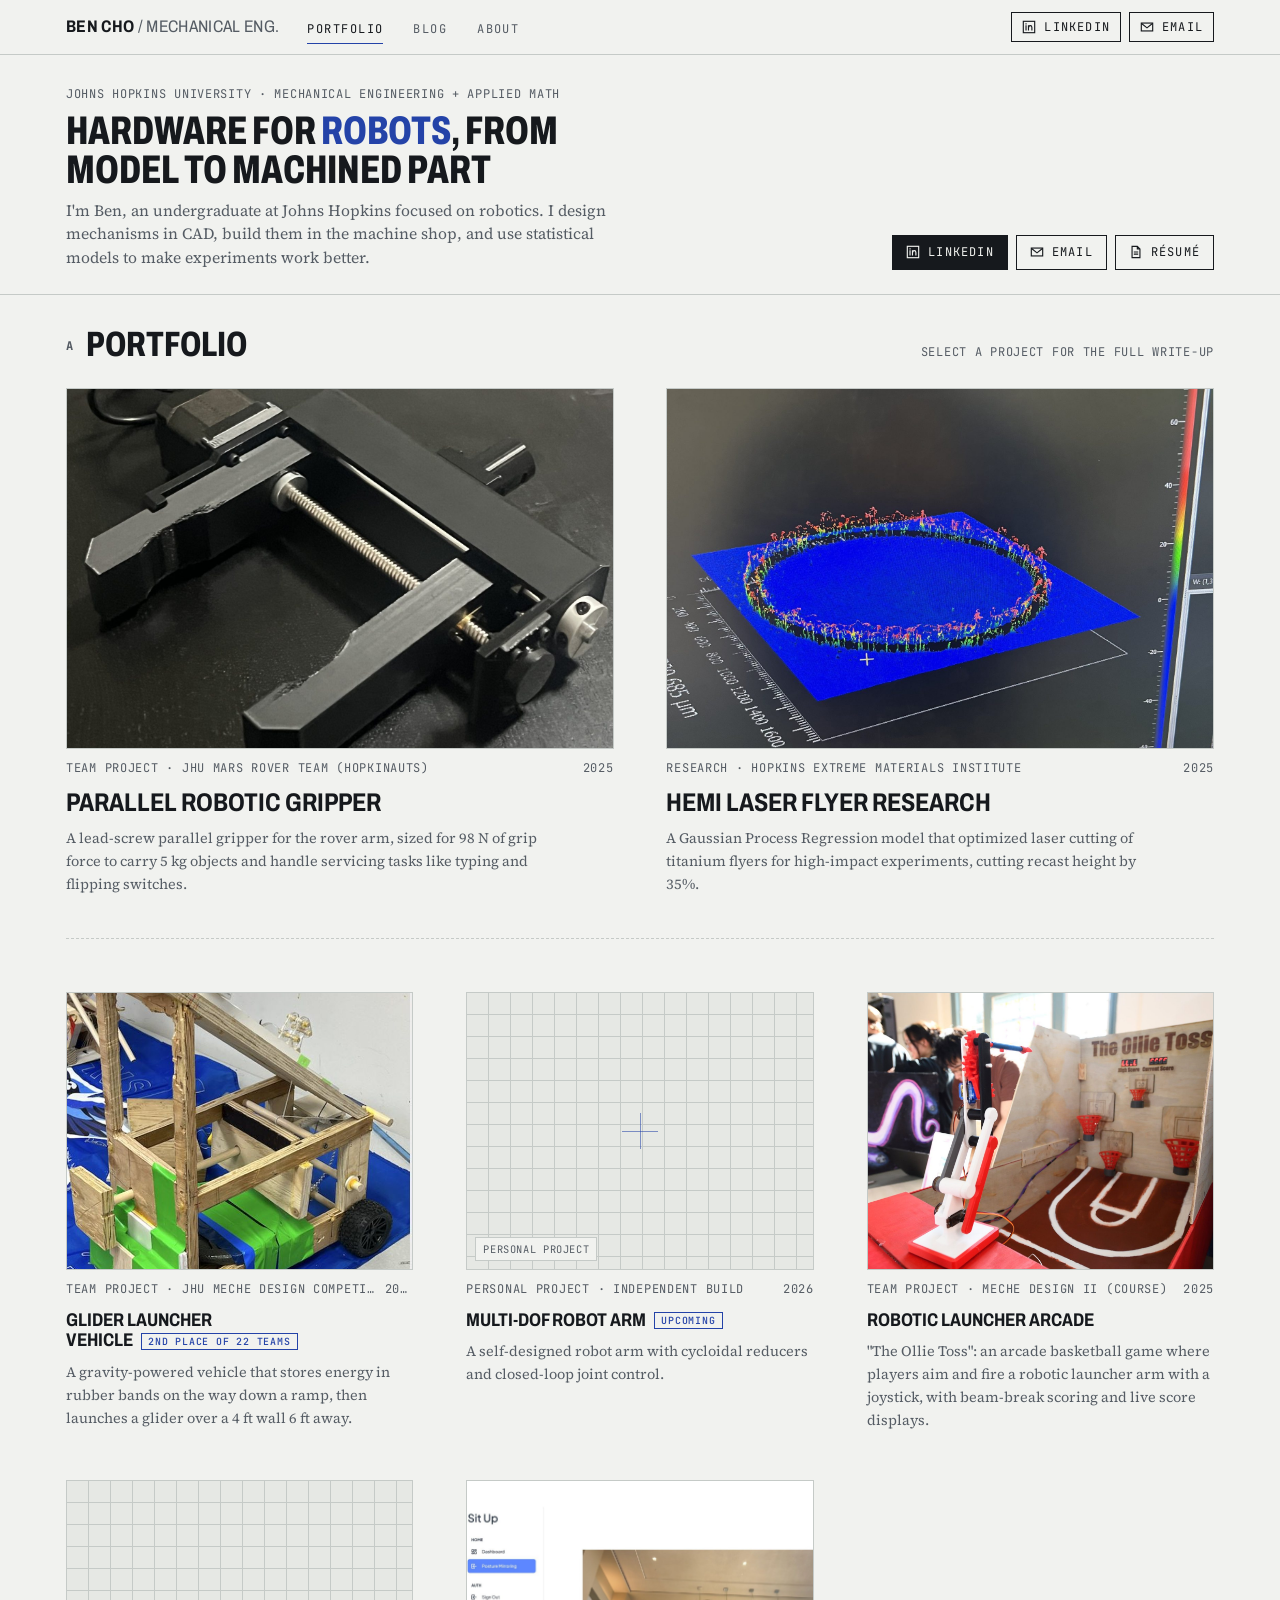
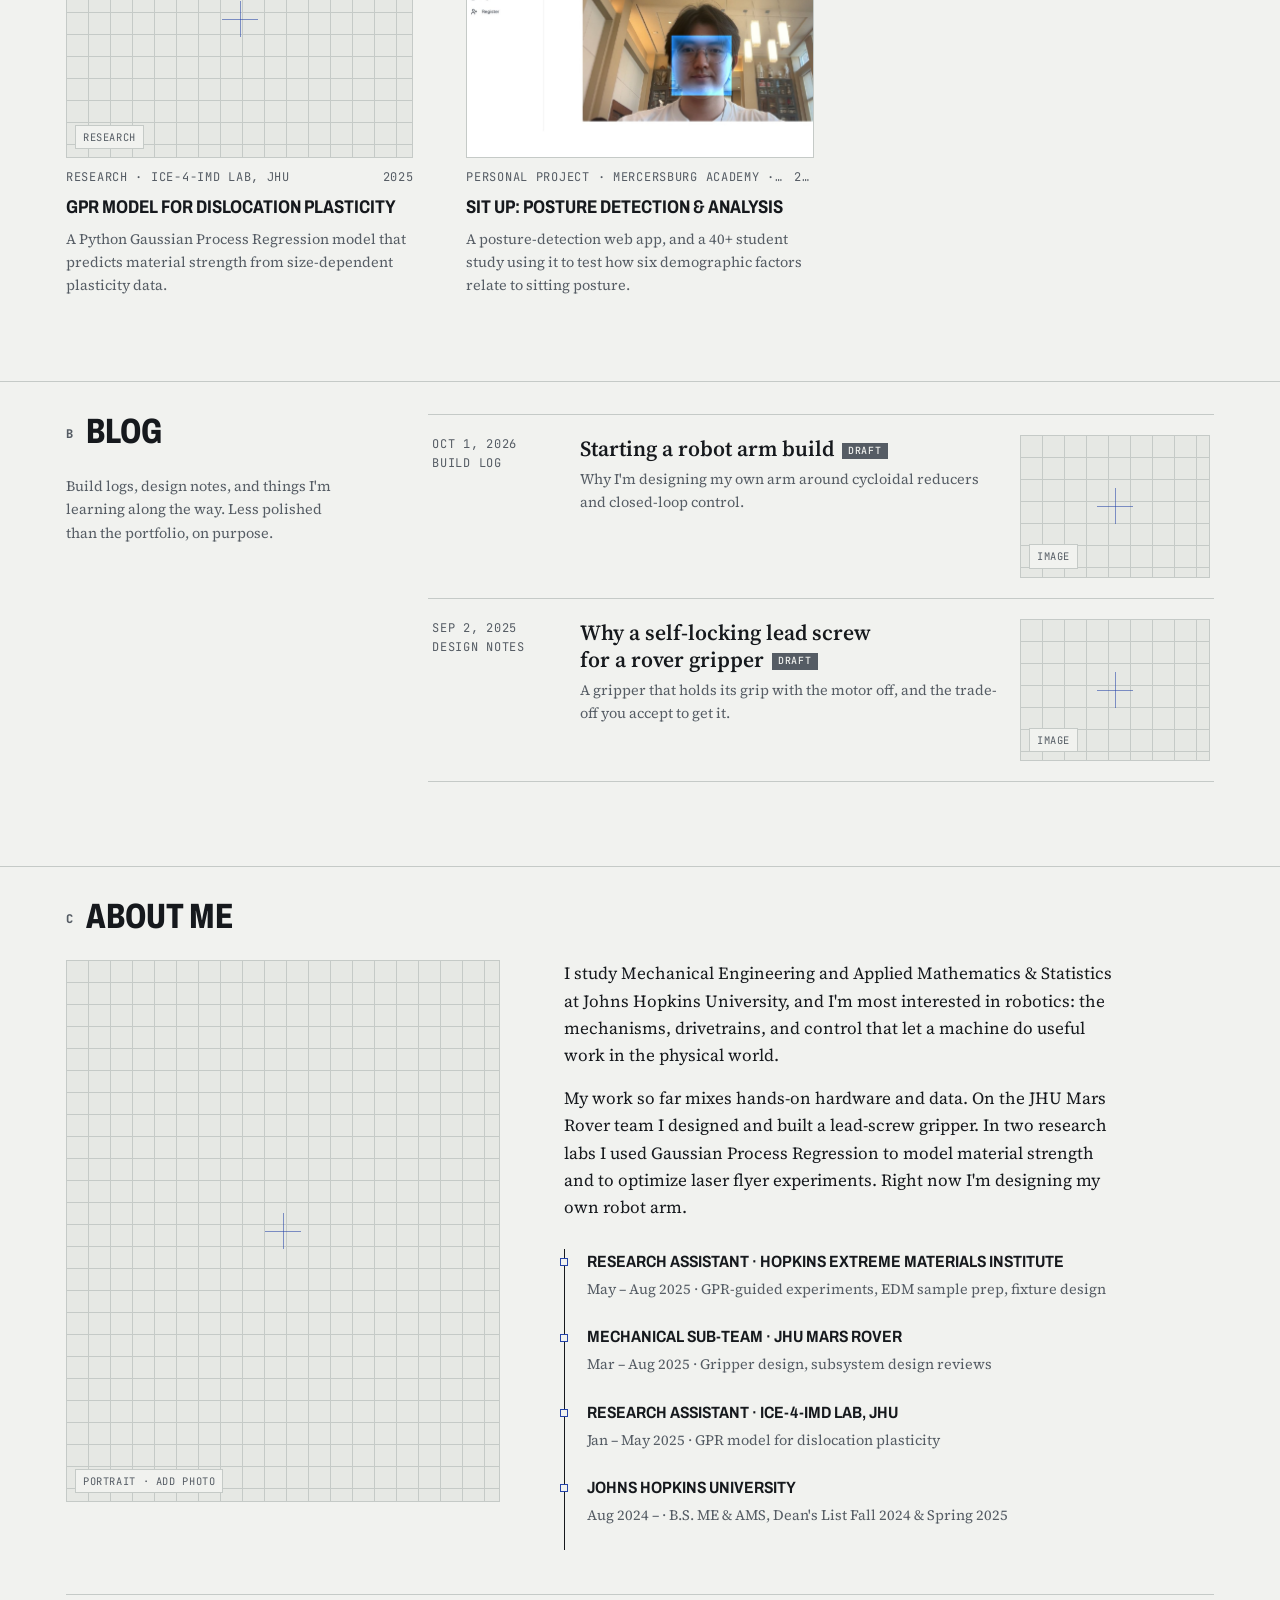
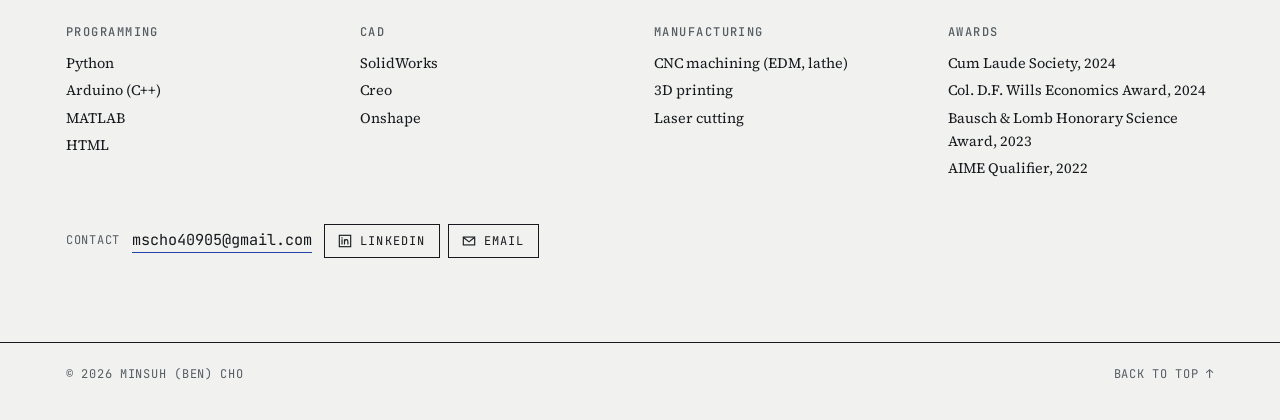
==== commit 476b3260: "Add files via upload" ====
--- a/index.html
+++ b/index.html
@@ -59,10 +59,10 @@
         <div id="portrait"></div>
         <div class="about-copy">
           <p>I study Mechanical Engineering and Applied Mathematics &amp; Statistics at Johns Hopkins University, and I'm most interested in robotics: the mechanisms, drivetrains, and control that let a machine do useful work in the physical world.</p>
-          <p>My work so far mixes hands-on hardware and data. On the JHU Mars Rover team I built a gripper and a soil drill. In two research labs I used Gaussian Process Regression to model material strength and to optimize laser flyer experiments. Right now I'm designing my own robot arm.</p>
+          <p>My work so far mixes hands-on hardware and data. On the JHU Mars Rover team I designed and built a lead-screw gripper. In two research labs I used Gaussian Process Regression to model material strength and to optimize laser flyer experiments. Right now I'm designing my own robot arm.</p>
           <ul class="timeline">
             <li><b>Research Assistant · Hopkins Extreme Materials Institute</b><span>May – Aug 2025 · GPR-guided experiments, EDM sample prep, fixture design</span></li>
-            <li><b>Mechanical Sub-Team · JHU Mars Rover</b><span>Mar – Aug 2025 · Gripper, auger drill, design reviews</span></li>
+            <li><b>Mechanical Sub-Team · JHU Mars Rover</b><span>Mar – Aug 2025 · Gripper design, subsystem design reviews</span></li>
             <li><b>Research Assistant · ICE-4-iMD Lab, JHU</b><span>Jan – May 2025 · GPR model for dislocation plasticity</span></li>
             <li><b>Johns Hopkins University</b><span>Aug 2024 – · B.S. ME &amp; AMS, Dean's List Fall 2024 &amp; Spring 2025</span></li>
           </ul>
--- a/style.css
+++ b/style.css
@@ -90,10 +90,15 @@
 .shead h2 .mono{font-stretch:100%; margin-right:12px; vertical-align:middle}
 
 /* ── Portfolio grid: 2 major on top, 3 per row below ── */
-.projects{display:grid; grid-template-columns:repeat(6,minmax(0,1fr)); gap:clamp(30px,4vw,48px) var(--gap); align-items:start}
+.projects{display:grid; grid-template-columns:repeat(6,minmax(0,1fr)); row-gap:clamp(30px,4vw,48px); column-gap:calc(3.045% + 0.639 * var(--gap)); align-items:start}   /* card gap: 30% below the earlier 76 px (≈53 px on a laptop) */
+@media (max-width: 900px){ .projects{column-gap:var(--gap)} }
 .card{grid-column:span 2; display:flex; flex-direction:column; gap:10px; text-decoration:none; color:inherit; min-width:0}
 .card.major{grid-column:span 3}
-.card.major .fig{aspect-ratio:2/1}
+.card.major .fig{aspect-ratio:1.514}     /* ~536 x 354 px on a laptop */
+/* smaller cards: 5:4 frames (wider than tall), same picture area as the old 3:2 frames;
+   outer cards stay flush with the page edges */
+.card:not(.major) .fig{aspect-ratio:5/4}
+
 .card .meta{display:flex; justify-content:space-between; gap:10px}
 .card .meta span{overflow:hidden; text-overflow:ellipsis; white-space:nowrap}
 .card h3{font-family:var(--f-display); font-stretch:80%; font-weight:700; font-size:1.15rem; line-height:1.12; margin:0; text-transform:uppercase; text-wrap:balance}
@@ -151,10 +156,9 @@
 .specs dt{font-family:var(--f-mono); font-size:.68rem; letter-spacing:.1em; text-transform:uppercase; color:var(--ink-2)}
 .specs dd{margin:3px 0 0; font-size:var(--s-2)}
 
-.hero-figs{display:grid; grid-template-columns:repeat(2,minmax(0,1fr)); gap:var(--gap); margin-bottom:clamp(28px,4vw,48px)}
-.hero-figs .fig{grid-column:span 1; aspect-ratio:3/2}
-.hero-figs .fig:first-child{grid-column:1 / -1; aspect-ratio:16/8}
-.hero-figs.two .fig:first-child{grid-column:span 1; aspect-ratio:3/2}
+.hero-figs{display:flex; gap:var(--gap); margin-bottom:clamp(28px,4vw,48px); align-items:flex-start}
+.hero-figs .fig{flex:1 1 0; aspect-ratio:4/3; min-width:0}
+.hero-figs .fig img{object-fit:cover}
 
 .p-body{display:grid; gap:clamp(30px,4vw,48px); padding-bottom:clamp(40px,6vw,72px)}
 .p-sec{display:grid; grid-template-columns:13rem minmax(0,1fr); gap:12px 40px; border-top:1px solid var(--rule); padding-top:18px}
@@ -164,9 +168,9 @@
 .rich{display:flow-root; max-width:72ch; min-width:0}
 .rich > *:first-child{margin-top:0}
 .rich p{margin:0 0 14px}
-.rich ul{margin:0 0 14px; padding-left:1.15em}
+.rich ul{margin:0 0 14px; padding-left:1.15em; overflow:hidden}
 .rich li{margin-bottom:6px}
-.rich h3{font-family:var(--f-display); font-stretch:85%; font-size:1.05rem; text-transform:uppercase; margin:22px 0 8px}
+.rich h3{clear:both; font-family:var(--f-display); font-stretch:85%; font-size:1.05rem; text-transform:uppercase; margin:22px 0 8px}
 .rich a{color:var(--layout)}
 .rich figure{margin:4px 0 18px}
 .rich figure .fig{aspect-ratio:auto}
@@ -174,6 +178,12 @@
 .rich figure.right{float:right; width:min(46%,380px); margin-left:26px}
 .rich figure.left{float:left; width:min(46%,380px); margin-right:26px}
 .rich figure.full{clear:both; width:100%}
+.rich figure.gallery{clear:both; width:100%}
+.rich figure.video video{display:block; width:100%; height:auto; max-height:80vh; background:var(--paper-2)}
+.rich figure.video.right,.rich figure.video.left{width:min(40%,320px)}
+.rich .gal{display:grid; gap:14px; align-items:start}
+.rich .g2 .gal{grid-template-columns:repeat(2,minmax(0,1fr))}
+.rich .g3 .gal{grid-template-columns:repeat(3,minmax(0,1fr))}
 .rich figcaption{margin-top:6px; font-family:var(--f-mono); font-size:.7rem; letter-spacing:.04em; color:var(--ink-2)}
 
 .post-body{max-width:72ch; margin:0 auto 0 0; padding-bottom:clamp(40px,6vw,72px)}
@@ -190,6 +200,8 @@
 /* ── Responsive ────────────────────────────────── */
 @media (max-width: 900px){
   .card{grid-column:span 3}
+  .card:not(.major), .card.major{width:100%; justify-self:stretch !important}
+  .card:not(.major) .fig{aspect-ratio:1.58}
   .blog-grid,.about-grid{grid-template-columns:minmax(0,1fr)}
   .p-sec{grid-template-columns:minmax(0,1fr)}
   .portrait{max-width:340px}
@@ -203,6 +215,7 @@
   .brand span{display:none}
   .btn .lbl-long{display:none}
   .card.major .fig{aspect-ratio:1/1}
+  .card:not(.major) .fig{aspect-ratio:5/4}
   .card:not(.major) p{display:none}
   .card h3{font-size:.98rem}
   .card .meta .ctx{display:none}
@@ -210,9 +223,10 @@
   .post a > .mono{grid-column:1 / -1}
   .post h3{font-size:1.12rem}
   .post p{display:-webkit-box; -webkit-line-clamp:3; -webkit-box-orient:vertical; overflow:hidden}
+  .rich .g3 .gal{grid-template-columns:repeat(2,minmax(0,1fr))}
   .rich figure.right,.rich figure.left{float:none; width:100%; margin-left:0; margin-right:0}
-  .hero-figs{grid-template-columns:minmax(0,1fr)}
-  .hero-figs .fig:first-child, .hero-figs .fig{grid-column:1 / -1; aspect-ratio:3/2}
+  .hero-figs{flex-direction:column}
+  .hero-figs .fig{flex:none !important; width:100%; max-width:100% !important}
   .pager{grid-template-columns:minmax(0,1fr)}
   .pager a:last-child{text-align:left}
 }
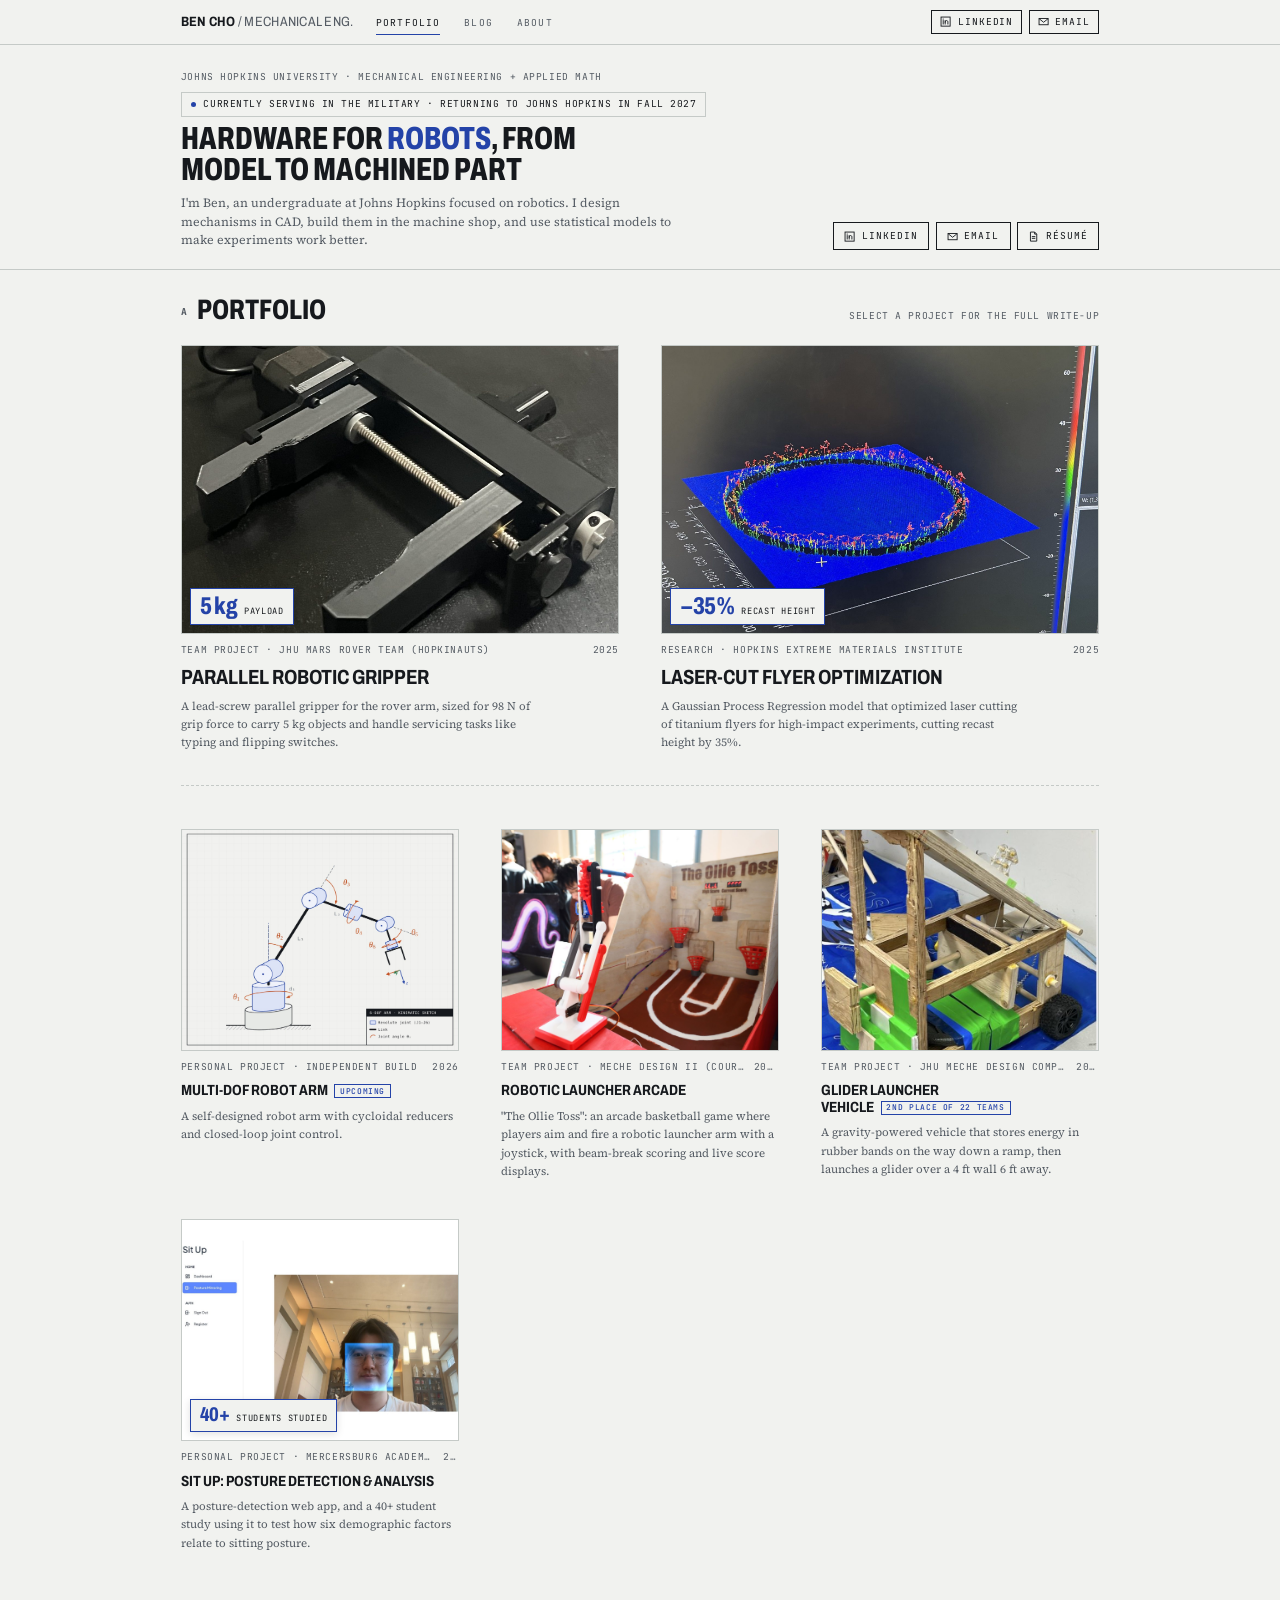
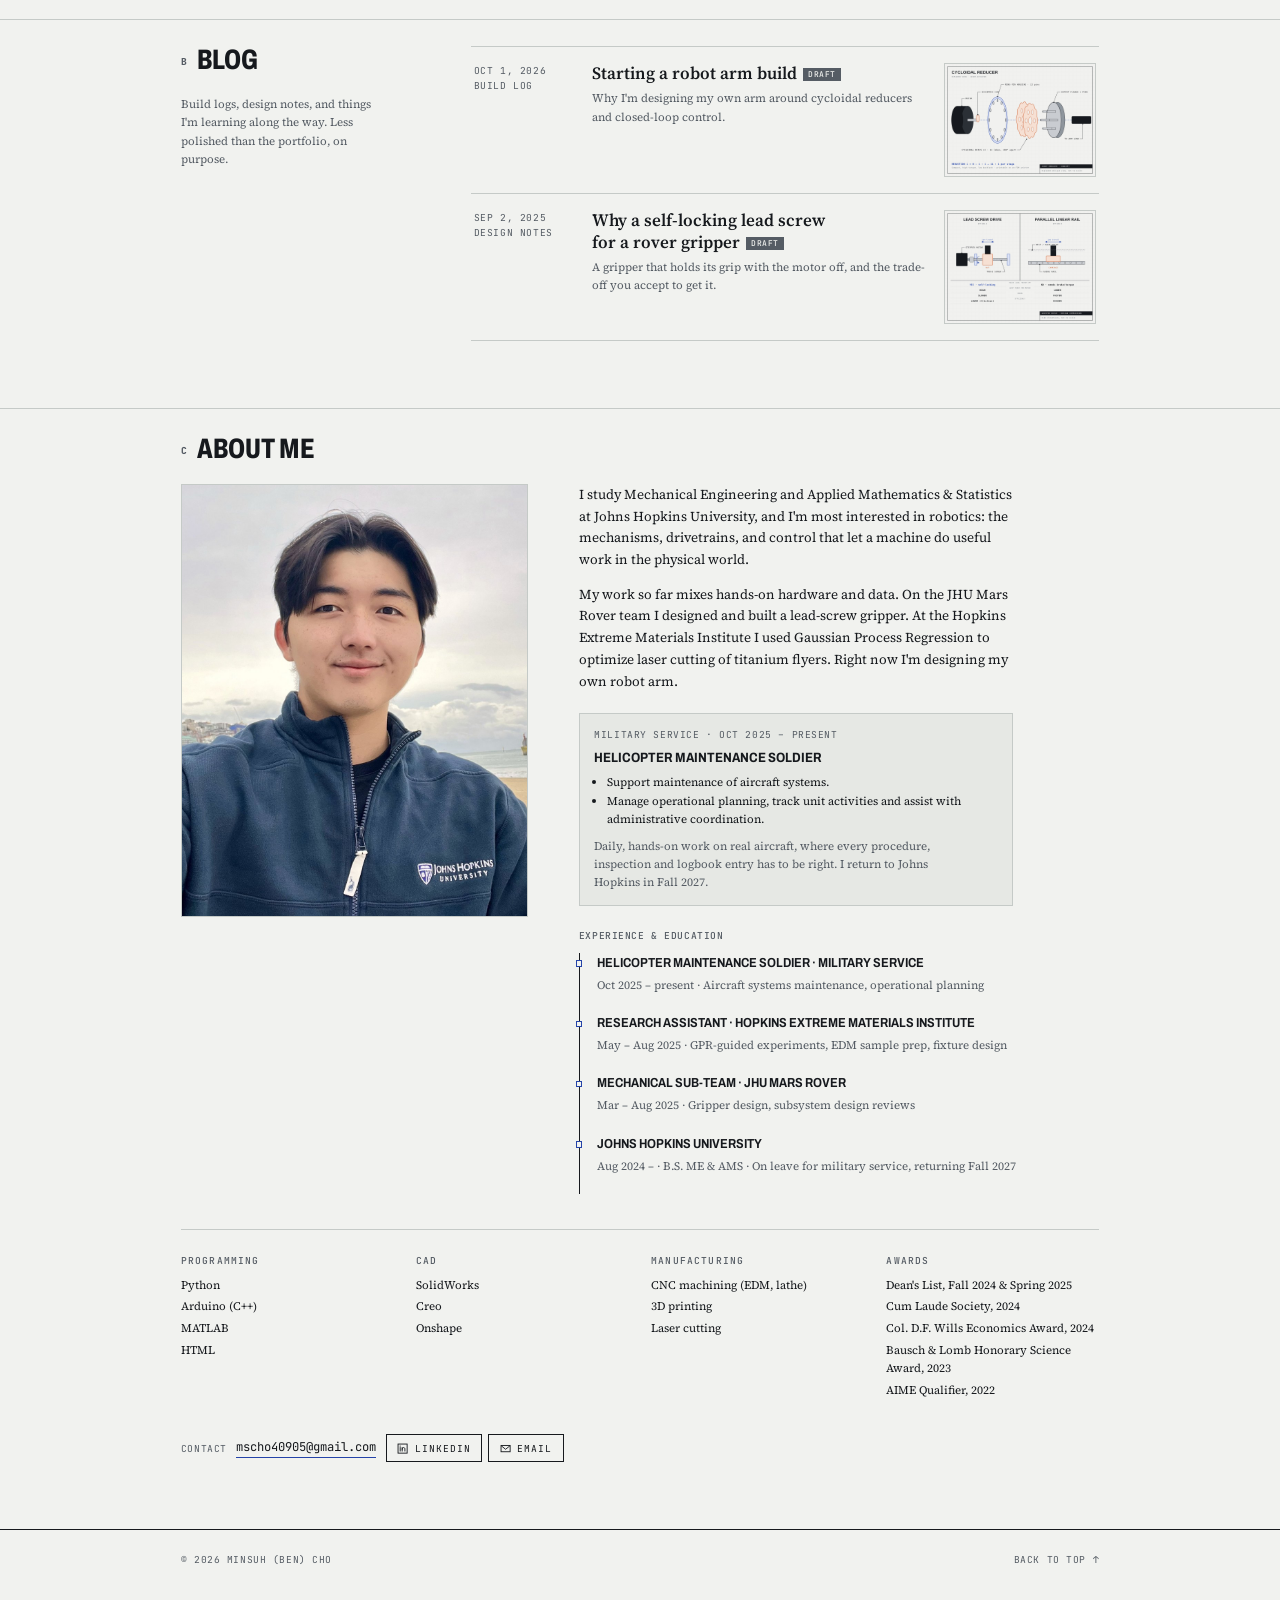
==== commit 57077d00: "Add files via upload" ====
--- a/index.html
+++ b/index.html
@@ -24,6 +24,7 @@
     <div class="wrap">
       <div>
         <div class="mono">Johns Hopkins University · Mechanical Engineering + Applied Math</div>
+        <p class="intro-status"><span class="dot" aria-hidden="true"></span>Currently serving in the military · Returning to Johns Hopkins in Fall 2027</p>
         <h1>Hardware for <em>robots</em>, from model to machined part</h1>
         <p>I'm Ben, an undergraduate at Johns Hopkins focused on robotics. I design mechanisms in CAD, build them in the machine shop, and use statistical models to make experiments work better.</p>
       </div>
@@ -59,12 +60,23 @@
         <div id="portrait"></div>
         <div class="about-copy">
           <p>I study Mechanical Engineering and Applied Mathematics &amp; Statistics at Johns Hopkins University, and I'm most interested in robotics: the mechanisms, drivetrains, and control that let a machine do useful work in the physical world.</p>
-          <p>My work so far mixes hands-on hardware and data. On the JHU Mars Rover team I designed and built a lead-screw gripper. In two research labs I used Gaussian Process Regression to model material strength and to optimize laser flyer experiments. Right now I'm designing my own robot arm.</p>
+          <p>My work so far mixes hands-on hardware and data. On the JHU Mars Rover team I designed and built a lead-screw gripper. At the Hopkins Extreme Materials Institute I used Gaussian Process Regression to optimize laser cutting of titanium flyers. Right now I'm designing my own robot arm.</p>
+
+          <div class="service">
+            <span class="mono">Military service · Oct 2025 – present</span>
+            <b>Helicopter Maintenance Soldier</b>
+            <ul>
+              <li>Support maintenance of aircraft systems.</li>
+              <li>Manage operational planning, track unit activities and assist with administrative coordination.</li>
+            </ul>
+            <p>Daily, hands-on work on real aircraft, where every procedure, inspection and logbook entry has to be right. I return to Johns Hopkins in Fall 2027.</p>
+          </div>
+          <h4 class="tl-head mono">Experience &amp; education</h4>
           <ul class="timeline">
+            <li><b>Helicopter Maintenance Soldier · Military service</b><span>Oct 2025 – present · Aircraft systems maintenance, operational planning</span></li>
             <li><b>Research Assistant · Hopkins Extreme Materials Institute</b><span>May – Aug 2025 · GPR-guided experiments, EDM sample prep, fixture design</span></li>
             <li><b>Mechanical Sub-Team · JHU Mars Rover</b><span>Mar – Aug 2025 · Gripper design, subsystem design reviews</span></li>
-            <li><b>Research Assistant · ICE-4-iMD Lab, JHU</b><span>Jan – May 2025 · GPR model for dislocation plasticity</span></li>
-            <li><b>Johns Hopkins University</b><span>Aug 2024 – · B.S. ME &amp; AMS, Dean's List Fall 2024 &amp; Spring 2025</span></li>
+            <li><b>Johns Hopkins University</b><span>Aug 2024 – · B.S. ME &amp; AMS · On leave for military service, returning Fall 2027</span></li>
           </ul>
         </div>
       </div>
@@ -73,7 +85,7 @@
         <div><h4>Programming</h4><ul><li>Python</li><li>Arduino (C++)</li><li>MATLAB</li><li>HTML</li></ul></div>
         <div><h4>CAD</h4><ul><li>SolidWorks</li><li>Creo</li><li>Onshape</li></ul></div>
         <div><h4>Manufacturing</h4><ul><li>CNC machining (EDM, lathe)</li><li>3D printing</li><li>Laser cutting</li></ul></div>
-        <div><h4>Awards</h4><ul><li>Cum Laude Society, 2024</li><li>Col. D.F. Wills Economics Award, 2024</li><li>Bausch &amp; Lomb Honorary Science Award, 2023</li><li>AIME Qualifier, 2022</li></ul></div>
+        <div><h4>Awards</h4><ul><li>Dean's List, Fall 2024 &amp; Spring 2025</li><li>Cum Laude Society, 2024</li><li>Col. D.F. Wills Economics Award, 2024</li><li>Bausch &amp; Lomb Honorary Science Award, 2023</li><li>AIME Qualifier, 2022</li></ul></div>
       </div>
 
       <div class="contact">
--- a/style.css
+++ b/style.css
@@ -230,3 +230,59 @@
   .pager{grid-template-columns:minmax(0,1fr)}
   .pager a:last-child{text-align:left}
 }
+
+/* Homepage at 80% scale on computer screens (images, titles, text and spacing together).
+   Phones and tablets keep the normal size so text stays readable there. */
+@media (min-width: 1000px){
+  body[data-page="home"] main,
+  body[data-page="home"] .top > .wrap,
+  body[data-page="home"] footer > .wrap{ zoom: .8; }
+}
+
+/* intro: current status line */
+.intro-status{display:inline-flex; align-items:center; gap:9px; margin:10px 0 2px !important; padding:5px 11px; border:1px solid var(--rule); font-family:var(--f-mono); font-size:var(--s-1) !important; letter-spacing:.06em; text-transform:uppercase; color:var(--ink) !important; max-width:none !important}
+.intro-status .dot{width:7px; height:7px; border-radius:50%; background:var(--layout); flex:none}
+/* about: military service block */
+.service{margin:26px 0 6px; padding:16px 18px; border:1px solid var(--rule); background:var(--paper-2); display:grid; gap:6px; max-width:62ch}
+.service b{font-family:var(--f-display); font-stretch:85%; font-weight:700; text-transform:uppercase; font-size:1.05rem}
+.service ul{margin:0; padding-left:1.1em; font-size:var(--s-2)}
+.service p{margin:4px 0 0 !important; font-size:var(--s-2); color:var(--ink-2)}
+.tl-head{margin:28px 0 12px; font-weight:500}
+.tl-head + .timeline{margin-top:0}
+.portrait img{object-position:50% 30%}
+
+/* "You may also like" (bottom of project & blog pages) */
+.also{border-top:1.5px solid var(--ink); padding-block:26px 56px; margin-top:8px}
+.also h2{margin:0 0 20px; font-family:var(--f-display); font-stretch:75%; font-weight:760; font-size:clamp(1.4rem,2.6vw,1.9rem); text-transform:uppercase; line-height:1}
+.also-grid{display:grid; grid-template-columns:repeat(3,minmax(0,1fr)); gap:clamp(16px,3vw,36px)}
+.also-card{display:grid; gap:8px; text-decoration:none; color:inherit; align-content:start; min-width:0}
+.also-card .fig{aspect-ratio:5/4; transition:border-color .2s}
+.also-card b{font-family:var(--f-display); font-stretch:82%; font-weight:700; font-size:1.05rem; line-height:1.15; text-transform:uppercase; text-wrap:balance}
+.also-card:hover .fig{border-color:var(--layout)}
+.also-card:hover b{color:var(--layout)}
+@media (max-width:640px){
+  .also-grid{grid-template-columns:minmax(0,1fr); gap:14px}
+  .also-card{grid-template-columns:110px minmax(0,1fr); grid-template-rows:auto 1fr; column-gap:14px; row-gap:4px}
+  .also-card .fig{grid-row:1 / span 2}
+}
+
+/* Key-result chip on homepage project photos */
+.fig .hl{position:absolute; left:10px; bottom:10px; z-index:1; display:flex; align-items:baseline; gap:8px; padding:6px 11px 7px; background:var(--paper); border:1px solid var(--layout); box-shadow:0 2px 10px rgba(0,0,0,.12)}
+.fig .hl b{font-family:var(--f-display); font-stretch:75%; font-weight:780; font-size:1.55rem; line-height:1; color:var(--layout); letter-spacing:-.01em}
+.fig .hl span{font-family:var(--f-mono); font-size:.68rem; letter-spacing:.08em; text-transform:uppercase; color:var(--ink)}
+.card.major .fig .hl b{font-size:1.9rem}
+@media (max-width:560px){ .fig .hl{left:6px; bottom:6px; padding:4px 7px; gap:5px} .fig .hl b, .card.major .fig .hl b{font-size:1.05rem} .fig .hl span{display:none} }
+
+/* Gentle hover: photo zooms slightly inside its frame, frame turns blue, label + title turn blue */
+.card .fig img, .also-card .fig img, .post .fig img{transition:transform .45s cubic-bezier(.2,.7,.2,1)}
+.card:hover .fig img, .also-card:hover .fig img, .post a:hover .fig img,
+.card:focus-visible .fig img, .also-card:focus-visible .fig img{transform:scale(1.045)}
+.card:hover .fig, .also-card:hover .fig, .post a:hover .fig{border-color:var(--layout); box-shadow:0 0 0 1px var(--layout)}
+.card .meta .mono:first-child{transition:color .2s}
+.card:hover .meta .mono:first-child{color:var(--layout)}
+@media (prefers-reduced-motion: reduce){ .card .fig img, .also-card .fig img, .post .fig img{transition:none; transform:none !important} }
+
+/* blog post cover: show the whole picture at its own shape instead of a wide banner crop */
+.post-cover{max-width:880px}
+.post-cover .fig{aspect-ratio:auto !important}
+.post-cover .fig img{height:auto}
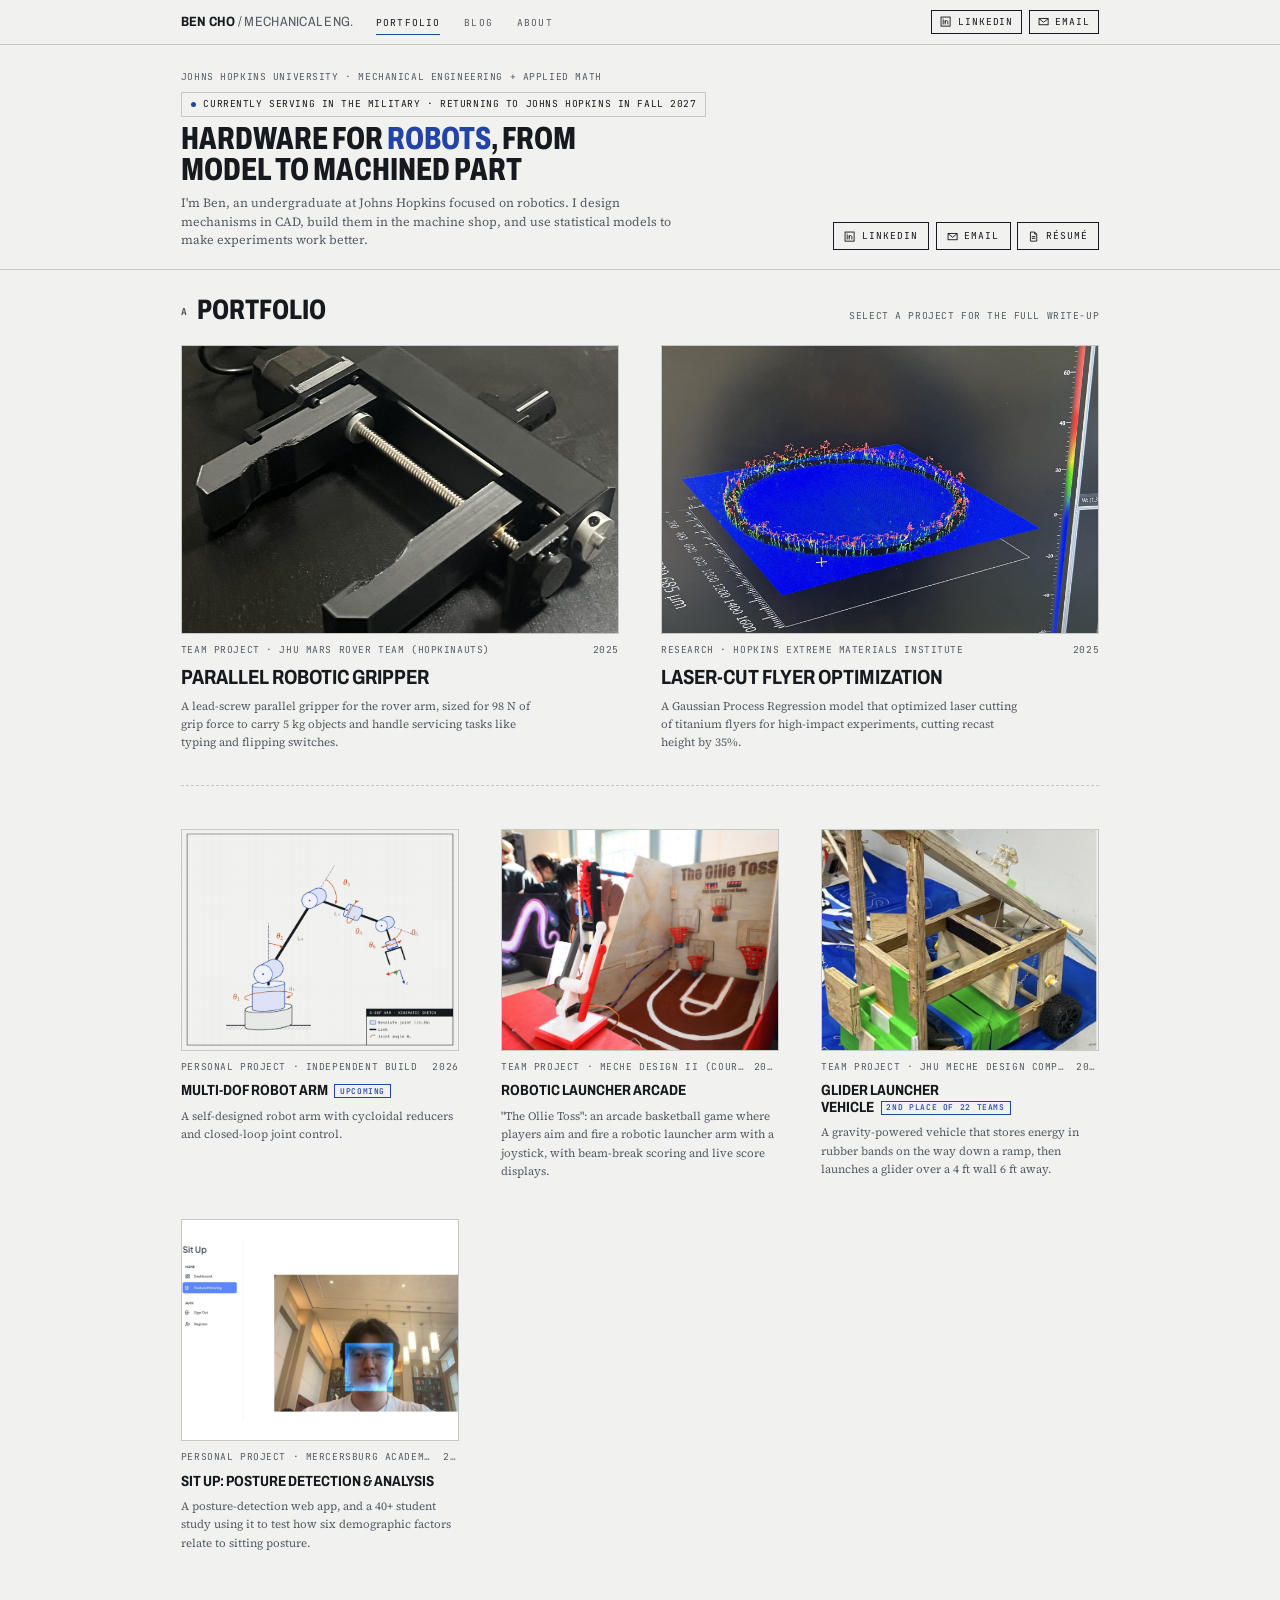
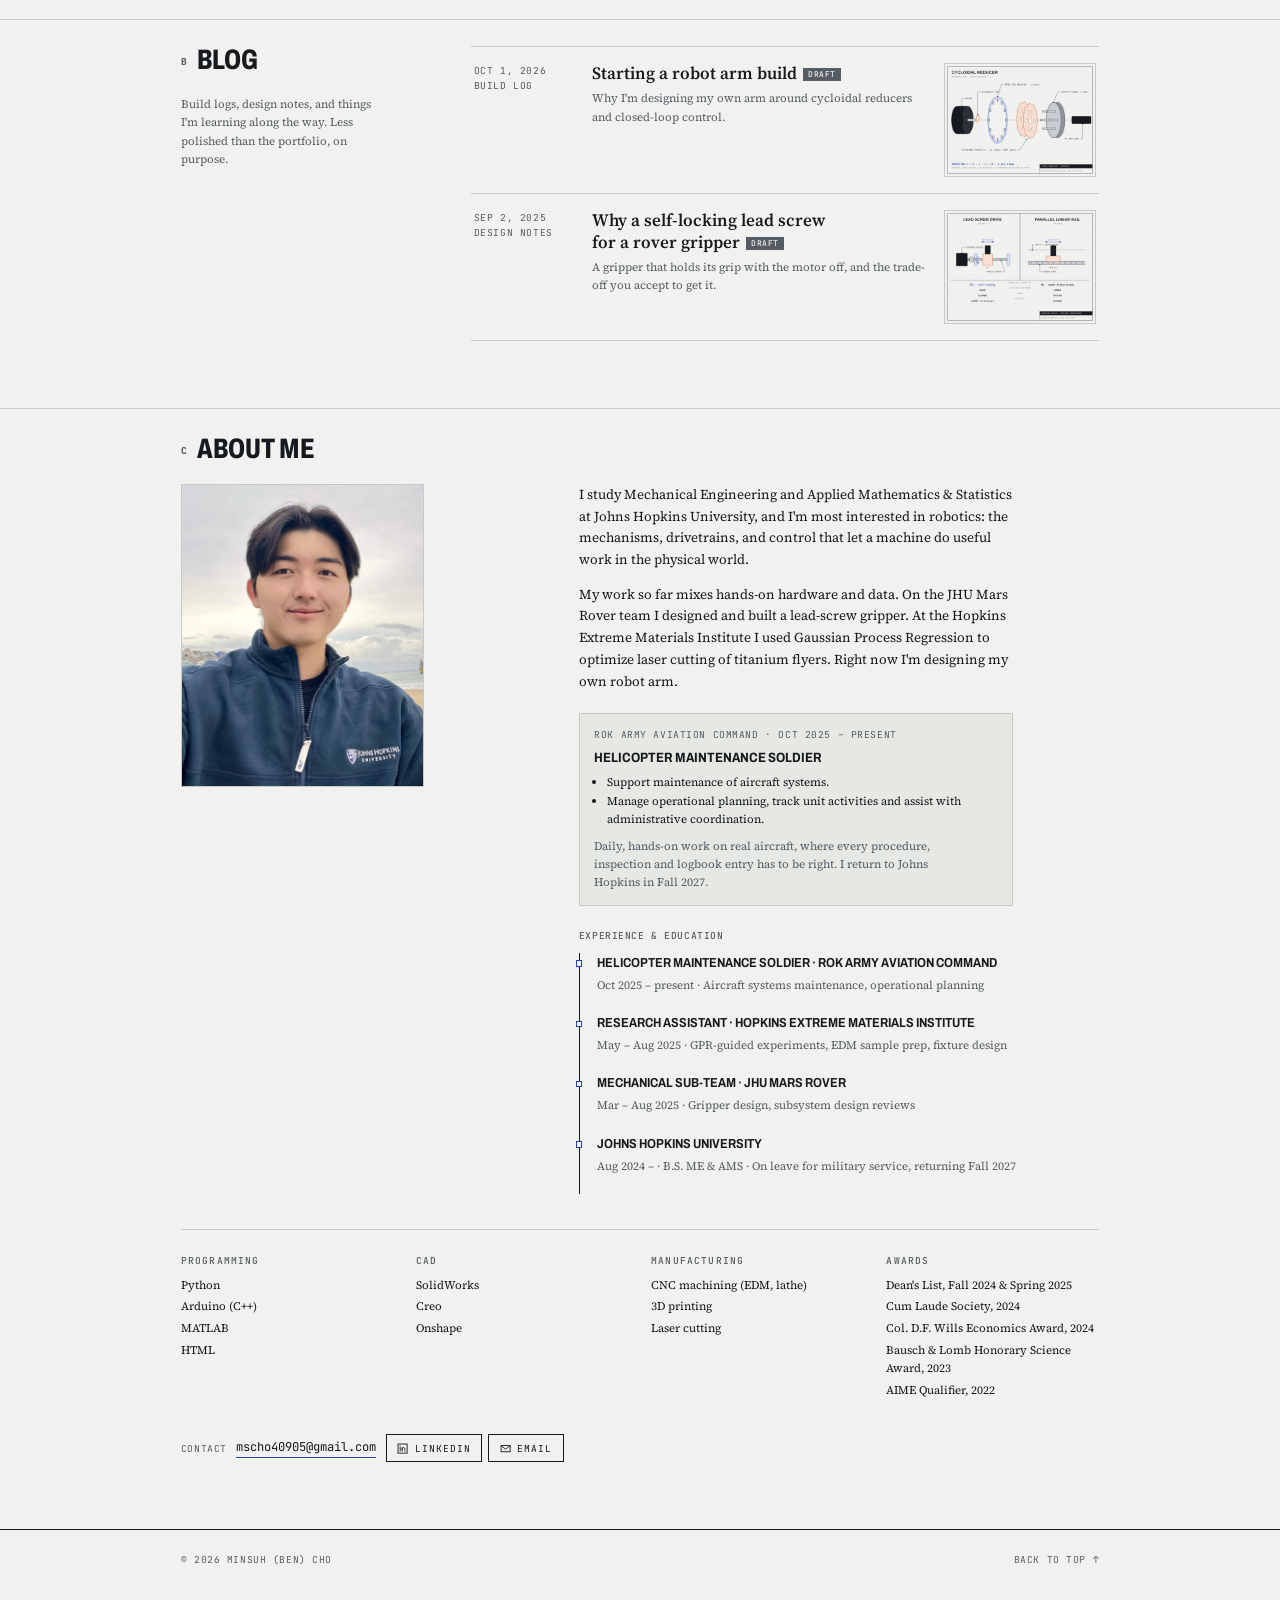
==== commit 811abbbc: "Add files via upload" ====
--- a/index.html
+++ b/index.html
@@ -63,7 +63,7 @@
           <p>My work so far mixes hands-on hardware and data. On the JHU Mars Rover team I designed and built a lead-screw gripper. At the Hopkins Extreme Materials Institute I used Gaussian Process Regression to optimize laser cutting of titanium flyers. Right now I'm designing my own robot arm.</p>
 
           <div class="service">
-            <span class="mono">Military service · Oct 2025 – present</span>
+            <span class="mono">ROK Army Aviation Command · Oct 2025 – present</span>
             <b>Helicopter Maintenance Soldier</b>
             <ul>
               <li>Support maintenance of aircraft systems.</li>
@@ -73,7 +73,7 @@
           </div>
           <h4 class="tl-head mono">Experience &amp; education</h4>
           <ul class="timeline">
-            <li><b>Helicopter Maintenance Soldier · Military service</b><span>Oct 2025 – present · Aircraft systems maintenance, operational planning</span></li>
+            <li><b>Helicopter Maintenance Soldier · ROK Army Aviation Command</b><span>Oct 2025 – present · Aircraft systems maintenance, operational planning</span></li>
             <li><b>Research Assistant · Hopkins Extreme Materials Institute</b><span>May – Aug 2025 · GPR-guided experiments, EDM sample prep, fixture design</span></li>
             <li><b>Mechanical Sub-Team · JHU Mars Rover</b><span>Mar – Aug 2025 · Gripper design, subsystem design reviews</span></li>
             <li><b>Johns Hopkins University</b><span>Aug 2024 – · B.S. ME &amp; AMS · On leave for military service, returning Fall 2027</span></li>
--- a/style.css
+++ b/style.css
@@ -231,12 +231,13 @@
   .pager a:last-child{text-align:left}
 }
 
-/* Homepage at 80% scale on computer screens (images, titles, text and spacing together).
+/* Every page at 80% scale on computer screens (images, titles, text and spacing together),
+   so the homepage, project pages and blog posts share the same content width.
    Phones and tablets keep the normal size so text stays readable there. */
 @media (min-width: 1000px){
-  body[data-page="home"] main,
-  body[data-page="home"] .top > .wrap,
-  body[data-page="home"] footer > .wrap{ zoom: .8; }
+  main,
+  .top > .wrap,
+  footer > .wrap{ zoom: .8; }
 }
 
 /* intro: current status line */
@@ -266,13 +267,6 @@
   .also-card .fig{grid-row:1 / span 2}
 }
 
-/* Key-result chip on homepage project photos */
-.fig .hl{position:absolute; left:10px; bottom:10px; z-index:1; display:flex; align-items:baseline; gap:8px; padding:6px 11px 7px; background:var(--paper); border:1px solid var(--layout); box-shadow:0 2px 10px rgba(0,0,0,.12)}
-.fig .hl b{font-family:var(--f-display); font-stretch:75%; font-weight:780; font-size:1.55rem; line-height:1; color:var(--layout); letter-spacing:-.01em}
-.fig .hl span{font-family:var(--f-mono); font-size:.68rem; letter-spacing:.08em; text-transform:uppercase; color:var(--ink)}
-.card.major .fig .hl b{font-size:1.9rem}
-@media (max-width:560px){ .fig .hl{left:6px; bottom:6px; padding:4px 7px; gap:5px} .fig .hl b, .card.major .fig .hl b{font-size:1.05rem} .fig .hl span{display:none} }
-
 /* Gentle hover: photo zooms slightly inside its frame, frame turns blue, label + title turn blue */
 .card .fig img, .also-card .fig img, .post .fig img{transition:transform .45s cubic-bezier(.2,.7,.2,1)}
 .card:hover .fig img, .also-card:hover .fig img, .post a:hover .fig img,
@@ -286,3 +280,6 @@
 .post-cover{max-width:880px}
 .post-cover .fig{aspect-ratio:auto !important}
 .post-cover .fig img{height:auto}
+
+/* Headshot 30% smaller */
+.portrait{width:70%}
